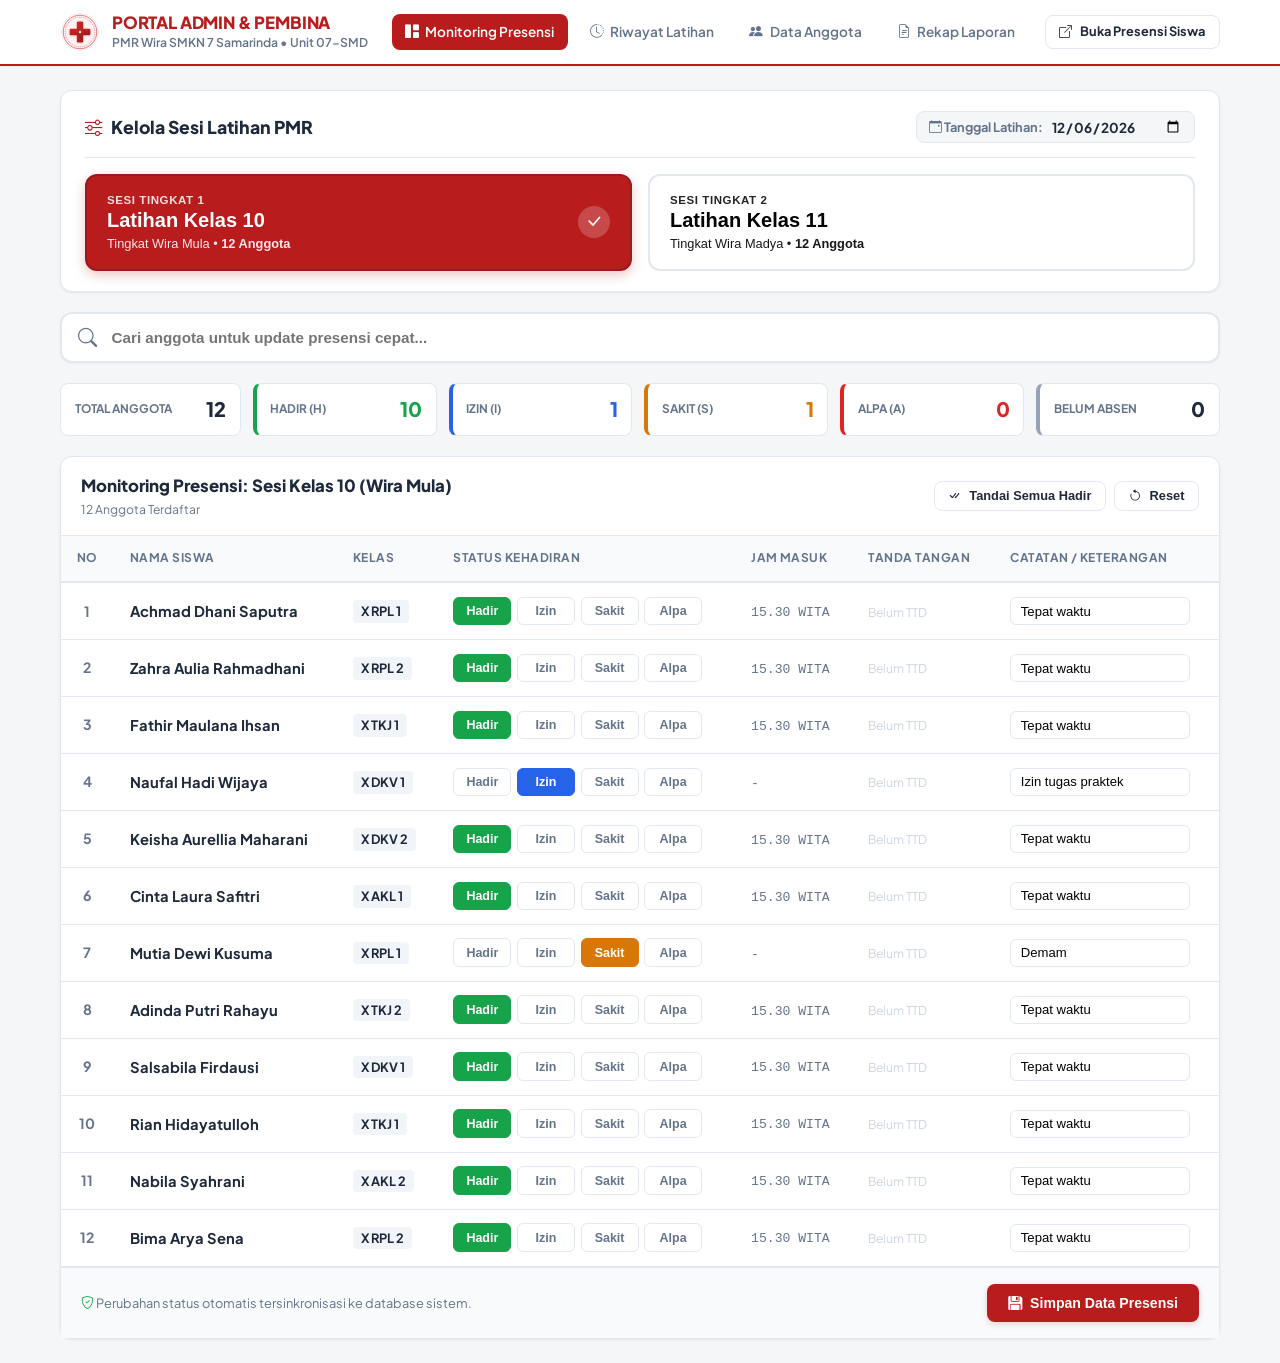
==== admin.html @ 32ef2967 "Initial commit" ====
<!DOCTYPE html>
<html lang="id">
<head>
  <meta charset="UTF-8">
  <meta name="viewport" content="width=device-width, initial-scale=1.0">
  <title>Portal Admin & Pembina - Presensi PMR SMKN 7 Samarinda</title>

  <!-- Favicon -->
  <link rel="icon" type="image/svg+xml" href="assets/images/pmr-logo.svg">

  <!-- Google Fonts: Plus Jakarta Sans -->
  <link rel="preconnect" href="https://fonts.googleapis.com">
  <link rel="preconnect" href="https://fonts.gstatic.com" crossorigin>
  <link href="https://fonts.googleapis.com/css2?family=Plus+Jakarta+Sans:wght@400;500;600;700;800&display=swap" rel="stylesheet">

  <!-- Bootstrap Icons CDN -->
  <link rel="stylesheet" href="https://cdn.jsdelivr.net/npm/bootstrap-icons@1.11.3/font/bootstrap-icons.min.css">

  <!-- Stylesheet -->
  <link rel="stylesheet" href="assets/css/main.css">
</head>
<body>

  <!-- Top App Navigation Admin -->
  <header class="app-navbar">
    <div class="navbar-container">
      <div class="brand-wrapper">
        <img src="assets/images/pmr-logo.svg" alt="Logo PMR" class="brand-logo-img">
        <div class="brand-details">
          <span class="brand-main-title">PORTAL ADMIN & PEMBINA</span>
          <span class="brand-sub-title">PMR Wira SMKN 7 Samarinda &bull; Unit 07-SMD</span>
        </div>
      </div>

      <nav aria-label="Navigasi Menu Admin">
        <ul class="navbar-nav">
          <li>
            <a href="admin.html" class="nav-item-link active">
              <i class="bi bi-grid-1x2-fill"></i>
              <span>Monitoring Presensi</span>
            </a>
          </li>
          <li>
            <a href="history.html" class="nav-item-link">
              <i class="bi bi-clock-history"></i>
              <span>Riwayat Latihan</span>
            </a>
          </li>
          <li>
            <a href="members.html" class="nav-item-link">
              <i class="bi bi-people-fill"></i>
              <span>Data Anggota</span>
            </a>
          </li>
          <li>
            <a href="reports.html" class="nav-item-link">
              <i class="bi bi-file-earmark-text"></i>
              <span>Rekap Laporan</span>
            </a>
          </li>
          <li>
            <a href="index.html" class="btn-app btn-app-outline" style="padding: 0.4rem 0.85rem; font-size: 0.8rem; margin-left: 0.5rem;" title="Kembali ke formulir presensi mandiri siswa">
              <i class="bi bi-box-arrow-up-right"></i>
              <span>Buka Presensi Siswa</span>
            </a>
          </li>
        </ul>
      </nav>
    </div>
  </header>

  <!-- Konten Utama Portal Admin -->
  <main class="main-wrapper">

    <!-- Card Pemilihan Sesi & Tanggal Latihan -->
    <section class="app-card card-padded session-selector-card" aria-label="Pemilihan Sesi Latihan">
      <div class="session-header-row">
        <div class="session-header-title">
          <i class="bi bi-sliders" style="color: var(--pmr-primary);"></i>
          <span>Kelola Sesi Latihan PMR</span>
        </div>

        <div class="date-badge-picker">
          <label for="attendanceDatePicker" style="font-weight: 700; font-size: 0.8rem; color: var(--text-muted);">
            <i class="bi bi-calendar-event"></i> Tanggal Latihan:
          </label>
          <input type="date" id="attendanceDatePicker" title="Ubah tanggal latihan">
        </div>
      </div>

      <!-- Dua Tab Sesi Utama -->
      <div class="session-tabs-grid">
        <!-- Tab Sesi Kelas 10 -->
        <button type="button" class="session-tab-btn active" id="tabSessionK10" aria-label="Pilih Sesi Latihan Kelas 10">
          <div class="session-tab-info">
            <span class="session-tag-label">SESI TINGKAT 1</span>
            <span class="session-main-name">Latihan Kelas 10</span>
            <span class="session-sub-detail">Tingkat Wira Mula &bull; <strong id="tabCount10">12 Anggota</strong></span>
          </div>
          <div class="session-active-check">
            <i class="bi bi-check-lg"></i>
          </div>
        </button>

        <!-- Tab Sesi Kelas 11 -->
        <button type="button" class="session-tab-btn" id="tabSessionK11" aria-label="Pilih Sesi Latihan Kelas 11">
          <div class="session-tab-info">
            <span class="session-tag-label">SESI TINGKAT 2</span>
            <span class="session-main-name">Latihan Kelas 11</span>
            <span class="session-sub-detail">Tingkat Wira Madya &bull; <strong id="tabCount11">12 Anggota</strong></span>
          </div>
          <div class="session-active-check">
            <i class="bi bi-check-lg"></i>
          </div>
        </button>
      </div>
    </section>

    <!-- Pencarian Cepat Anggota (Autocomplete) -->
    <section class="autocomplete-section" aria-label="Pencarian Nama Anggota">
      <div class="autocomplete-box-wrap">
        <i class="bi bi-search autocomplete-search-icon"></i>
        <input type="text" 
               id="autocompleteSearchInput" 
               class="autocomplete-input" 
               placeholder="Cari anggota untuk update presensi cepat..." 
               autocomplete="off"
               spellcheck="false">
        <button type="button" class="autocomplete-clear-btn" id="clearSearchBtn" title="Hapus teks pencarian">
          <i class="bi bi-x-circle-fill"></i>
        </button>
      </div>

      <!-- Dropdown Hasil Pencarian -->
      <div class="autocomplete-dropdown" id="autocompleteDropdown"></div>
    </section>

    <!-- Ringkasan Kehadiran Sesi -->
    <section class="summary-strip" aria-label="Ringkasan Status Sesi">
      <div class="summary-pill">
        <span class="summary-pill-label">Total Anggota</span>
        <span class="summary-pill-count" id="countTotal">0</span>
      </div>
      <div class="summary-pill pill-hadir">
        <span class="summary-pill-label">Hadir (H)</span>
        <span class="summary-pill-count" id="countHadir">0</span>
      </div>
      <div class="summary-pill pill-izin">
        <span class="summary-pill-label">Izin (I)</span>
        <span class="summary-pill-count" id="countIzin">0</span>
      </div>
      <div class="summary-pill pill-sakit">
        <span class="summary-pill-label">Sakit (S)</span>
        <span class="summary-pill-count" id="countSakit">0</span>
      </div>
      <div class="summary-pill pill-alpa">
        <span class="summary-pill-label">Alpa (A)</span>
        <span class="summary-pill-count" id="countAlpa">0</span>
      </div>
      <div class="summary-pill pill-belum">
        <span class="summary-pill-label">Belum Absen</span>
        <span class="summary-pill-count" id="countBelum">0</span>
      </div>
    </section>

    <!-- Tabel Monitoring Presensi Lengkap Admin -->
    <section class="app-card" aria-label="Tabel Monitoring Presensi">
      <div style="padding: 1rem 1.25rem; border-bottom: 1px solid var(--border-app); display: flex; justify-content: space-between; align-items: center; flex-wrap: wrap; gap: 0.5rem;">
        <div>
          <h2 style="font-size: 1.05rem; font-weight: 800; color: var(--text-main);" id="currentSessionTitle">
            Monitoring Presensi: Sesi Kelas 10 (Wira Mula)
          </h2>
          <span style="font-size: 0.76rem; color: var(--text-muted);" id="currentSessionCountBadge">
            Memuat data...
          </span>
        </div>

        <div style="display: flex; gap: 0.5rem;">
          <button type="button" class="btn-app btn-app-outline" style="padding: 0.4rem 0.85rem; font-size: 0.8rem;" id="btnMarkAllPresent" title="Tandai seluruh siswa di sesi ini menjadi hadir">
            <i class="bi bi-check-all"></i> Tandai Semua Hadir
          </button>
          <button type="button" class="btn-app btn-app-outline" style="padding: 0.4rem 0.85rem; font-size: 0.8rem;" id="btnResetSession" title="Reset status presensi sesi">
            <i class="bi bi-arrow-counterclockwise"></i> Reset
          </button>
        </div>
      </div>

      <div class="table-container" style="border: none; border-radius: 0;">
        <table class="table-presensi">
          <thead>
            <tr>
              <th style="width: 40px; text-align: center;">No</th>
              <th>Nama Siswa</th>
              <th>Kelas</th>
              <th>Status Kehadiran</th>
              <th>Jam Masuk</th>
              <th>Tanda Tangan</th>
              <th>Catatan / Keterangan</th>
            </tr>
          </thead>
          <tbody id="attendanceTableBody">
            <!-- Diisi otomatis oleh admin-attendance.js -->
          </tbody>
        </table>
      </div>

      <div style="padding: 1rem 1.25rem; background-color: #f8fafc; border-top: 1px solid var(--border-app); display: flex; align-items: center; justify-content: space-between; flex-wrap: wrap; gap: 0.75rem;">
        <span style="font-size: 0.8rem; color: var(--text-muted);">
          <i class="bi bi-shield-check" style="color: var(--col-hadir);"></i> Perubahan status otomatis tersinkronisasi ke database sistem.
        </span>

        <button type="button" class="btn-app btn-app-primary" id="btnSaveSession">
          <i class="bi bi-floppy-fill"></i> Simpan Data Presensi
        </button>
      </div>
    </section>

  </main>

  <!-- MODAL: PRATINJAU TANDA TANGAN BESAR -->
  <div id="sigPreviewModal" style="display: none; position: fixed; top: 0; left: 0; width: 100%; height: 100%; background: rgba(15, 23, 42, 0.6); z-index: 400; align-items: center; justify-content: center; padding: 1rem;">
    <div style="background: #fff; border-radius: 12px; max-width: 450px; width: 100%; overflow: hidden; box-shadow: 0 20px 25px -5px rgba(0,0,0,0.15);">
      <div style="padding: 1rem 1.25rem; border-bottom: 1px solid var(--border-app); display: flex; justify-content: space-between; align-items: center;">
        <h4 style="font-size: 0.95rem; font-weight: 800; color: var(--text-main);" id="sigPreviewTitle">Tanda Tangan</h4>
        <button type="button" onclick="closeSigPreviewModal()" style="background: none; border: none; font-size: 1.25rem; cursor: pointer; color: var(--text-muted);">&times;</button>
      </div>
      <div style="padding: 1.5rem; text-align: center; background: #f8fafc;">
        <img id="sigPreviewImg" src="" alt="Tanda Tangan Besar" style="max-width: 100%; max-height: 200px; border: 1px solid var(--border-app); background: #fff; border-radius: 8px; padding: 10px;">
      </div>
      <div style="padding: 0.75rem 1.25rem; background: #fff; border-top: 1px solid var(--border-app); display: flex; justify-content: flex-end;">
        <button type="button" class="btn-app btn-app-outline" onclick="closeSigPreviewModal()">Tutup</button>
      </div>
    </div>
  </div>

  <!-- Toast Notifikasi Sederhana -->
  <div id="appToastMsg" class="toast-msg-box" style="display: none;"></div>

  <!-- Scripts -->
  <script src="assets/js/db.js"></script>
  <script src="assets/js/admin-attendance.js"></script>
</body>
</html>
---- assets/css/main.css ----
/* ==========================================================================
   PRESENSI LATIHAN PMR WIRA SMKN 7 SAMARINDA
   Clean, User-Friendly, Functional School App Stylesheet
   Tanpa konsep AI generik: Bersih, Praktis, Langsung ke Inti Presensi
   ========================================================================== */

@import url('https://fonts.googleapis.com/css2?family=Plus+Jakarta+Sans:wght@400;500;600;700;800&display=swap');

:root {
  /* Brand PMR Red & Palette Resmi */
  --pmr-primary: #b91c1c;
  --pmr-primary-dark: #991b1b;
  --pmr-primary-light: #dc2626;
  --pmr-primary-subtle: #fef2f2;
  --pmr-border-subtle: #fecaca;

  /* Neutrals */
  --bg-app: #f4f6f8;
  --bg-card: #ffffff;
  --text-main: #1e293b;
  --text-muted: #64748b;
  --border-app: #e2e8f0;

  /* Status Warna Standar Presensi */
  --col-hadir: #16a34a;
  --bg-hadir: #dcfce7;
  --border-hadir: #bbf7d0;

  --col-izin: #2563eb;
  --bg-izin: #dbeafe;
  --border-izin: #bfdbfe;

  --col-sakit: #d97706;
  --bg-sakit: #fef3c7;
  --border-sakit: #fde68a;

  --col-alpa: #dc2626;
  --bg-alpa: #fee2e2;
  --border-alpa: #fecaca;

  --col-belum: #94a3b8;
  --bg-belum: #f1f5f9;

  /* Radius & Shadows Praktis */
  --radius-sm: 6px;
  --radius-md: 8px;
  --radius-lg: 12px;
  --shadow-card: 0 1px 3px rgba(0, 0, 0, 0.05), 0 1px 2px rgba(0, 0, 0, 0.03);
  --shadow-dropdown: 0 10px 25px -5px rgba(0, 0, 0, 0.1), 0 8px 10px -6px rgba(0, 0, 0, 0.05);
}

/* Reset Dasar */
*, *::before, *::after {
  box-sizing: border-box;
  margin: 0;
  padding: 0;
}

body {
  font-family: 'Plus Jakarta Sans', -apple-system, BlinkMacSystemFont, 'Segoe UI', Roboto, sans-serif;
  background-color: var(--bg-app);
  color: var(--text-main);
  line-height: 1.5;
  font-size: 14px;
  min-height: 100vh;
  display: flex;
  flex-direction: column;
}

a {
  color: inherit;
  text-decoration: none;
}

/* Top App Header / Navbar */
.app-navbar {
  background-color: #ffffff;
  border-bottom: 2px solid var(--pmr-primary);
  box-shadow: 0 1px 3px rgba(0,0,0,0.04);
  position: sticky;
  top: 0;
  z-index: 100;
}

.navbar-container {
  max-width: 1200px;
  margin: 0 auto;
  padding: 0.75rem 1.25rem;
  display: flex;
  align-items: center;
  justify-content: space-between;
  gap: 1rem;
}

.brand-wrapper {
  display: flex;
  align-items: center;
  gap: 0.75rem;
}

.brand-logo-img {
  width: 40px;
  height: 40px;
  flex-shrink: 0;
}

.brand-details {
  display: flex;
  flex-direction: column;
}

.brand-main-title {
  font-size: 1.05rem;
  font-weight: 800;
  color: var(--pmr-primary);
  line-height: 1.2;
  letter-spacing: -0.01em;
}

.brand-sub-title {
  font-size: 0.76rem;
  font-weight: 600;
  color: var(--text-muted);
}

/* Nav Menu Links */
.navbar-nav {
  display: flex;
  align-items: center;
  gap: 0.5rem;
  list-style: none;
}

.nav-item-link {
  display: inline-flex;
  align-items: center;
  gap: 0.4rem;
  padding: 0.5rem 0.85rem;
  border-radius: var(--radius-md);
  font-weight: 600;
  font-size: 0.85rem;
  color: var(--text-muted);
  transition: all 0.15s ease;
}

.nav-item-link:hover {
  background-color: var(--pmr-primary-subtle);
  color: var(--pmr-primary);
}

.nav-item-link.active {
  background-color: var(--pmr-primary);
  color: #ffffff;
}

.nav-item-link.active i {
  color: #ffffff;
}

/* Tombol Akses Portal Admin di Profil / Header */
.btn-admin-portal {
  display: inline-flex;
  align-items: center;
  gap: 0.45rem;
  padding: 0.45rem 0.85rem;
  border-radius: var(--radius-md);
  font-weight: 700;
  font-size: 0.82rem;
  background-color: #ffffff;
  border: 1px solid var(--border-app);
  color: var(--text-main);
  transition: all 0.15s ease;
  box-shadow: 0 1px 2px rgba(0,0,0,0.04);
}

.btn-admin-portal:hover {
  background-color: var(--pmr-primary);
  border-color: var(--pmr-primary);
  color: #ffffff;
}

.btn-admin-portal:hover i {
  color: #ffffff;
}

.student-portal-banner {
  text-align: center;
  padding: 1rem 0 0.5rem;
}

.student-portal-title {
  font-size: 1.4rem;
  font-weight: 800;
  color: var(--text-main);
  letter-spacing: -0.01em;
}

.student-portal-desc {
  font-size: 0.88rem;
  color: var(--text-muted);
  margin-top: 0.25rem;
  max-width: 560px;
  margin-left: auto;
  margin-right: auto;
}

/* Container Utama */
.main-wrapper {
  max-width: 1200px;
  margin: 0 auto;
  padding: 1.5rem 1.25rem;
  width: 100%;
  flex: 1;
  display: flex;
  flex-direction: column;
  gap: 1.25rem;
}

/* Card Kontainer Bersih */
.app-card {
  background-color: var(--bg-card);
  border: 1px solid var(--border-app);
  border-radius: var(--radius-lg);
  box-shadow: var(--shadow-card);
  overflow: visible;
}

.card-padded {
  padding: 1.25rem 1.5rem;
}

/* Session Picker (Dua Sesi: Kelas 10 & 11) */
.session-selector-card {
  display: flex;
  flex-direction: column;
  gap: 1rem;
}

.session-header-row {
  display: flex;
  align-items: center;
  justify-content: space-between;
  flex-wrap: wrap;
  gap: 0.75rem;
  border-bottom: 1px solid var(--border-app);
  padding-bottom: 0.85rem;
}

.session-header-title {
  font-size: 1.1rem;
  font-weight: 800;
  color: var(--text-main);
  display: flex;
  align-items: center;
  gap: 0.5rem;
}

.date-badge-picker {
  display: flex;
  align-items: center;
  gap: 0.5rem;
  background-color: var(--bg-app);
  border: 1px solid var(--border-app);
  padding: 0.35rem 0.75rem;
  border-radius: var(--radius-md);
}

.date-badge-picker input[type="date"] {
  border: none;
  background: transparent;
  font-family: inherit;
  font-size: 0.85rem;
  font-weight: 700;
  color: var(--text-main);
  cursor: pointer;
  outline: none;
}

/* Dua Tombol Sesi Utama yang Menonjol */
.session-tabs-grid {
  display: grid;
  grid-template-columns: 1fr 1fr;
  gap: 1rem;
}

.session-tab-btn {
  background-color: #ffffff;
  border: 2px solid var(--border-app);
  border-radius: var(--radius-lg);
  padding: 1.1rem 1.25rem;
  display: flex;
  align-items: center;
  justify-content: space-between;
  text-align: left;
  cursor: pointer;
  transition: all 0.2s ease;
  position: relative;
}

.session-tab-btn:hover {
  border-color: var(--pmr-primary-light);
  background-color: var(--pmr-primary-subtle);
  transform: translateY(-1px);
}

.session-tab-btn.active {
  background-color: var(--pmr-primary);
  border-color: var(--pmr-primary-dark);
  color: #ffffff;
  box-shadow: 0 4px 12px rgba(185, 28, 28, 0.25);
}

.session-tab-info {
  display: flex;
  flex-direction: column;
}

.session-tag-label {
  font-size: 0.72rem;
  font-weight: 700;
  text-transform: uppercase;
  letter-spacing: 0.05em;
  opacity: 0.85;
}

.session-main-name {
  font-size: 1.25rem;
  font-weight: 800;
  line-height: 1.2;
  margin-top: 0.15rem;
}

.session-sub-detail {
  font-size: 0.8rem;
  opacity: 0.9;
  margin-top: 0.25rem;
}

.session-active-check {
  width: 32px;
  height: 32px;
  border-radius: 50%;
  background-color: rgba(255, 255, 255, 0.2);
  display: flex;
  align-items: center;
  justify-content: center;
  font-size: 1.1rem;
  color: #ffffff;
}

.session-tab-btn:not(.active) .session-active-check {
  display: none;
}

/* ==========================================================================
   FITUR KUNCI: AUTOCOMPLETE SEARCH (TYPEAHEAD DROPDOWN)
   ========================================================================== */
.autocomplete-section {
  position: relative;
  width: 100%;
}

.autocomplete-box-wrap {
  position: relative;
  display: flex;
  align-items: center;
}

.autocomplete-search-icon {
  position: absolute;
  left: 1.1rem;
  color: var(--text-muted);
  font-size: 1.2rem;
  pointer-events: none;
}

.autocomplete-input {
  width: 100%;
  padding: 0.95rem 1rem 0.95rem 3.1rem;
  font-size: 0.95rem;
  font-weight: 600;
  border: 2px solid var(--border-app);
  border-radius: var(--radius-lg);
  background-color: #ffffff;
  color: var(--text-main);
  outline: none;
  transition: all 0.2s ease;
  box-shadow: 0 1px 3px rgba(0,0,0,0.03);
}

.autocomplete-input:focus {
  border-color: var(--pmr-primary);
  box-shadow: 0 0 0 4px rgba(185, 28, 28, 0.12);
}

.autocomplete-clear-btn {
  position: absolute;
  right: 1rem;
  background: none;
  border: none;
  color: var(--text-muted);
  font-size: 1.1rem;
  cursor: pointer;
  display: none;
}

.autocomplete-clear-btn:hover {
  color: var(--pmr-primary);
}

/* Dropdown Hasil Pencarian */
.autocomplete-dropdown {
  position: absolute;
  top: calc(100% + 6px);
  left: 0;
  right: 0;
  background-color: #ffffff;
  border: 1px solid var(--border-app);
  border-radius: var(--radius-lg);
  box-shadow: var(--shadow-dropdown);
  max-height: 380px;
  overflow-y: auto;
  z-index: 250;
  display: none;
}

.autocomplete-dropdown.show {
  display: block;
}

.autocomplete-dropdown-header {
  padding: 0.65rem 1rem;
  background-color: var(--bg-app);
  border-bottom: 1px solid var(--border-app);
  font-size: 0.74rem;
  font-weight: 700;
  color: var(--text-muted);
  text-transform: uppercase;
  display: flex;
  justify-content: space-between;
}

.autocomplete-item {
  padding: 0.75rem 1rem;
  border-bottom: 1px solid var(--border-app);
  display: flex;
  align-items: center;
  justify-content: space-between;
  gap: 0.75rem;
  transition: background-color 0.15s ease;
}

.autocomplete-item:last-child {
  border-bottom: none;
}

.autocomplete-item:hover, .autocomplete-item.selected {
  background-color: var(--pmr-primary-subtle);
}

.item-person-info {
  display: flex;
  flex-direction: column;
}

.item-name-text {
  font-size: 0.92rem;
  font-weight: 700;
  color: var(--text-main);
}

.item-name-text mark {
  background-color: #fef08a;
  color: #854d0e;
  padding: 0 2px;
  border-radius: 2px;
}

.item-meta-sub {
  font-size: 0.75rem;
  color: var(--text-muted);
}

/* Tombol Cepat Status di Dropdown */
.item-quick-actions {
  display: flex;
  align-items: center;
  gap: 0.35rem;
  flex-shrink: 0;
}

.btn-mini-status {
  padding: 0.3rem 0.65rem;
  font-size: 0.74rem;
  font-weight: 700;
  border-radius: var(--radius-sm);
  border: 1px solid transparent;
  cursor: pointer;
  transition: all 0.15s ease;
}

.btn-mini-hadir { background-color: var(--bg-hadir); color: var(--col-hadir); border-color: var(--border-hadir); }
.btn-mini-hadir:hover { background-color: var(--col-hadir); color: #fff; }

.btn-mini-izin { background-color: var(--bg-izin); color: var(--col-izin); border-color: var(--border-izin); }
.btn-mini-izin:hover { background-color: var(--col-izin); color: #fff; }

.btn-mini-sakit { background-color: var(--bg-sakit); color: var(--col-sakit); border-color: var(--border-sakit); }
.btn-mini-sakit:hover { background-color: var(--col-sakit); color: #fff; }

.btn-mini-alpa { background-color: var(--bg-alpa); color: var(--col-alpa); border-color: var(--border-alpa); }
.btn-mini-alpa:hover { background-color: var(--col-alpa); color: #fff; }

/* Ringkasan Angka Presensi Sesi */
.summary-strip {
  display: flex;
  align-items: center;
  flex-wrap: wrap;
  gap: 0.75rem;
}

.summary-pill {
  flex: 1;
  min-width: 120px;
  padding: 0.65rem 0.85rem;
  background-color: #ffffff;
  border: 1px solid var(--border-app);
  border-radius: var(--radius-md);
  display: flex;
  align-items: center;
  justify-content: space-between;
}

.summary-pill-label {
  font-size: 0.74rem;
  font-weight: 700;
  color: var(--text-muted);
  text-transform: uppercase;
}

.summary-pill-count {
  font-size: 1.25rem;
  font-weight: 800;
  color: var(--text-main);
}

.pill-hadir { border-left: 4px solid var(--col-hadir); }
.pill-hadir .summary-pill-count { color: var(--col-hadir); }

.pill-izin { border-left: 4px solid var(--col-izin); }
.pill-izin .summary-pill-count { color: var(--col-izin); }

.pill-sakit { border-left: 4px solid var(--col-sakit); }
.pill-sakit .summary-pill-count { color: var(--col-sakit); }

.pill-alpa { border-left: 4px solid var(--col-alpa); }
.pill-alpa .summary-pill-count { color: var(--col-alpa); }

.pill-belum { border-left: 4px solid var(--col-belum); }

/* Tabel Presensi Siswa */
.table-container {
  overflow-x: auto;
  border-radius: var(--radius-lg);
  border: 1px solid var(--border-app);
  background-color: #ffffff;
}

.table-presensi {
  width: 100%;
  border-collapse: collapse;
  text-align: left;
  font-size: 0.88rem;
}

.table-presensi thead {
  background-color: #f8fafc;
  border-bottom: 2px solid var(--border-app);
}

.table-presensi th {
  padding: 0.85rem 1rem;
  font-size: 0.75rem;
  font-weight: 700;
  color: var(--text-muted);
  text-transform: uppercase;
  letter-spacing: 0.04em;
  white-space: nowrap;
}

.table-presensi td {
  padding: 0.85rem 1rem;
  border-bottom: 1px solid var(--border-app);
  vertical-align: middle;
}

.table-presensi tbody tr:hover {
  background-color: #f8fafc;
}

.table-presensi tr.row-highlight {
  background-color: #fef9c3 !important;
  transition: background-color 0.8s ease;
}

/* Tombol Status Pilihan H / I / S / A */
.status-btn-group {
  display: inline-flex;
  gap: 0.35rem;
}

.btn-status-toggle {
  padding: 0.4rem 0.75rem;
  font-size: 0.78rem;
  font-weight: 700;
  border-radius: var(--radius-sm);
  border: 1px solid var(--border-app);
  background-color: #ffffff;
  color: var(--text-muted);
  cursor: pointer;
  transition: all 0.15s ease;
  min-width: 58px;
  text-align: center;
}

.btn-status-toggle:hover {
  border-color: #94a3b8;
  color: var(--text-main);
}

.btn-status-toggle.active-hadir {
  background-color: var(--col-hadir);
  border-color: var(--col-hadir);
  color: #ffffff;
}

.btn-status-toggle.active-izin {
  background-color: var(--col-izin);
  border-color: var(--col-izin);
  color: #ffffff;
}

.btn-status-toggle.active-sakit {
  background-color: var(--col-sakit);
  border-color: var(--col-sakit);
  color: #ffffff;
}

.btn-status-toggle.active-alpa {
  background-color: var(--col-alpa);
  border-color: var(--col-alpa);
  color: #ffffff;
}

/* Tombol Aksi Bawah */
.action-bottom-bar {
  display: flex;
  align-items: center;
  justify-content: space-between;
  flex-wrap: wrap;
  gap: 0.75rem;
  padding: 1rem 0;
}

.btn-app {
  display: inline-flex;
  align-items: center;
  gap: 0.5rem;
  padding: 0.65rem 1.25rem;
  font-size: 0.88rem;
  font-weight: 700;
  border-radius: var(--radius-md);
  border: 1px solid transparent;
  cursor: pointer;
  transition: all 0.15s ease;
}

.btn-app-primary {
  background-color: var(--pmr-primary);
  color: #ffffff;
  box-shadow: 0 2px 6px rgba(185, 28, 28, 0.2);
}

.btn-app-primary:hover {
  background-color: var(--pmr-primary-dark);
}

.btn-app-outline {
  background-color: #ffffff;
  border-color: var(--border-app);
  color: var(--text-main);
}

.btn-app-outline:hover {
  background-color: #f8fafc;
  border-color: #cbd5e1;
}

.btn-app-success {
  background-color: var(--col-hadir);
  color: #ffffff;
}

.btn-app-success:hover {
  background-color: #15803d;
}

/* Toast Notifikasi Ringkas */
.toast-msg-box {
  position: fixed;
  bottom: 1.5rem;
  right: 1.5rem;
  z-index: 300;
  background-color: #1e293b;
  color: #ffffff;
  padding: 0.85rem 1.25rem;
  border-radius: var(--radius-md);
  box-shadow: 0 10px 15px -3px rgba(0,0,0,0.1);
  display: flex;
  align-items: center;
  gap: 0.65rem;
  font-size: 0.88rem;
  font-weight: 600;
  animation: slideToast 0.25s ease-out;
}

@keyframes slideToast {
  from { transform: translateY(20px); opacity: 0; }
  to { transform: translateY(0); opacity: 1; }
}

/* ==========================================================================
   FORM PRESENSI INDIVIDU & DIGITAL SIGNATURE PAD
   ========================================================================== */
.self-attendance-card {
  border-top: 4px solid var(--pmr-primary);
  display: flex;
  flex-direction: column;
  gap: 1.25rem;
}

/* Siswa Terpilih Chip / Info Card */
.student-selected-banner {
  background: var(--pmr-primary-subtle);
  border: 1px solid var(--pmr-border-subtle);
  border-radius: var(--radius-lg);
  padding: 1rem 1.25rem;
  display: flex;
  align-items: center;
  justify-content: space-between;
  gap: 1rem;
  flex-wrap: wrap;
}

.student-selected-info {
  display: flex;
  align-items: center;
  gap: 0.85rem;
}

.student-avatar-circle {
  width: 46px;
  height: 46px;
  border-radius: 50%;
  background: var(--pmr-primary);
  color: #ffffff;
  display: flex;
  align-items: center;
  justify-content: center;
  font-size: 1.15rem;
  font-weight: 800;
  flex-shrink: 0;
}

.student-text-wrap {
  display: flex;
  flex-direction: column;
}

.student-title-name {
  font-size: 1.05rem;
  font-weight: 800;
  color: var(--text-main);
}

.student-meta-details {
  font-size: 0.8rem;
  color: var(--text-muted);
}

/* Pilihan Status Kehadiran Individu (Hadir / Izin / Sakit) */
.status-choice-grid {
  display: grid;
  grid-template-columns: repeat(3, 1fr);
  gap: 0.85rem;
}

.status-choice-card {
  position: relative;
  display: flex;
  flex-direction: column;
  align-items: center;
  justify-content: center;
  gap: 0.35rem;
  padding: 1rem 0.75rem;
  border: 2px solid var(--border-app);
  border-radius: var(--radius-md);
  background: #ffffff;
  cursor: pointer;
  transition: all 0.2s ease;
  user-select: none;
}

.status-choice-card:hover {
  border-color: #94a3b8;
  background-color: #f8fafc;
}

.status-choice-card input[type="radio"] {
  position: absolute;
  top: 0.65rem;
  right: 0.65rem;
  accent-color: var(--pmr-primary);
  cursor: pointer;
}

.status-choice-card.selected-hadir {
  border-color: var(--col-hadir);
  background-color: var(--bg-hadir);
  color: var(--col-hadir);
  box-shadow: 0 0 0 2px rgba(22, 163, 74, 0.2);
}

.status-choice-card.selected-izin {
  border-color: var(--col-izin);
  background-color: var(--bg-izin);
  color: var(--col-izin);
  box-shadow: 0 0 0 2px rgba(37, 99, 235, 0.2);
}

.status-choice-card.selected-sakit {
  border-color: var(--col-sakit);
  background-color: var(--bg-sakit);
  color: var(--col-sakit);
  box-shadow: 0 0 0 2px rgba(217, 119, 6, 0.2);
}

.status-card-icon {
  font-size: 1.5rem;
}

.status-card-label {
  font-size: 0.95rem;
  font-weight: 800;
}

/* Kotak Tanda Tangan Digital */
.signature-section-wrap {
  display: flex;
  flex-direction: column;
  gap: 0.5rem;
}

.signature-pad-container {
  border: 2px dashed #cbd5e1;
  border-radius: var(--radius-lg);
  background-color: #ffffff;
  position: relative;
  overflow: hidden;
  display: flex;
  flex-direction: column;
  transition: border-color 0.2s ease;
}

.signature-pad-container:hover, .signature-pad-container:focus-within {
  border-color: var(--pmr-primary);
}

.signature-canvas {
  width: 100%;
  height: 180px;
  cursor: crosshair;
  touch-action: none; /* Mencegah layar scroll saat tanda tangan di HP */
  display: block;
}

.signature-watermark {
  position: absolute;
  bottom: 35px;
  left: 20px;
  right: 20px;
  border-bottom: 1px dashed #e2e8f0;
  pointer-events: none;
  display: flex;
  justify-content: space-between;
  font-size: 0.72rem;
  color: #94a3b8;
  text-transform: uppercase;
  letter-spacing: 0.05em;
}

.signature-footer-tools {
  padding: 0.5rem 1rem;
  background-color: #f8fafc;
  border-top: 1px solid var(--border-app);
  display: flex;
  align-items: center;
  justify-content: space-between;
  font-size: 0.76rem;
  color: var(--text-muted);
}

.btn-clear-sig {
  background: none;
  border: none;
  color: #ef4444;
  font-weight: 700;
  font-size: 0.76rem;
  display: inline-flex;
  align-items: center;
  gap: 0.35rem;
  cursor: pointer;
  padding: 0.2rem 0.5rem;
  border-radius: 4px;
}

.btn-clear-sig:hover {
  background-color: #fee2e2;
}

/* Thumbnail Tanda Tangan di Tabel */
.signature-thumb-box {
  width: 58px;
  height: 32px;
  border: 1px solid var(--border-app);
  border-radius: 4px;
  background-color: #ffffff;
  display: flex;
  align-items: center;
  justify-content: center;
  overflow: hidden;
  cursor: pointer;
}

.signature-thumb-img {
  max-width: 100%;
  max-height: 100%;
  object-fit: contain;
}

/* Modal Struk / Bukti Presensi */
.ticket-receipt-card {
  background: #ffffff;
  border: 2px dashed #cbd5e1;
  border-radius: 12px;
  padding: 1.5rem;
  display: flex;
  flex-direction: column;
  gap: 1rem;
}

.ticket-sig-preview {
  height: 70px;
  border-bottom: 1px solid #0f172a;
  display: flex;
  align-items: flex-end;
  justify-content: center;
  padding-bottom: 4px;
}

.ticket-sig-preview img {
  max-height: 60px;
  max-width: 100%;
}

/* Responsive Rules */
@media (max-width: 768px) {
  .session-tabs-grid {
    grid-template-columns: 1fr;
  }

  .status-choice-grid {
    grid-template-columns: 1fr;
  }

  .navbar-container {
    flex-direction: column;
    align-items: flex-start;
  }

  .navbar-nav {
    width: 100%;
    overflow-x: auto;
    padding-bottom: 0.25rem;
  }

  .summary-strip {
    grid-template-columns: 1fr 1fr;
    display: grid;
  }
}
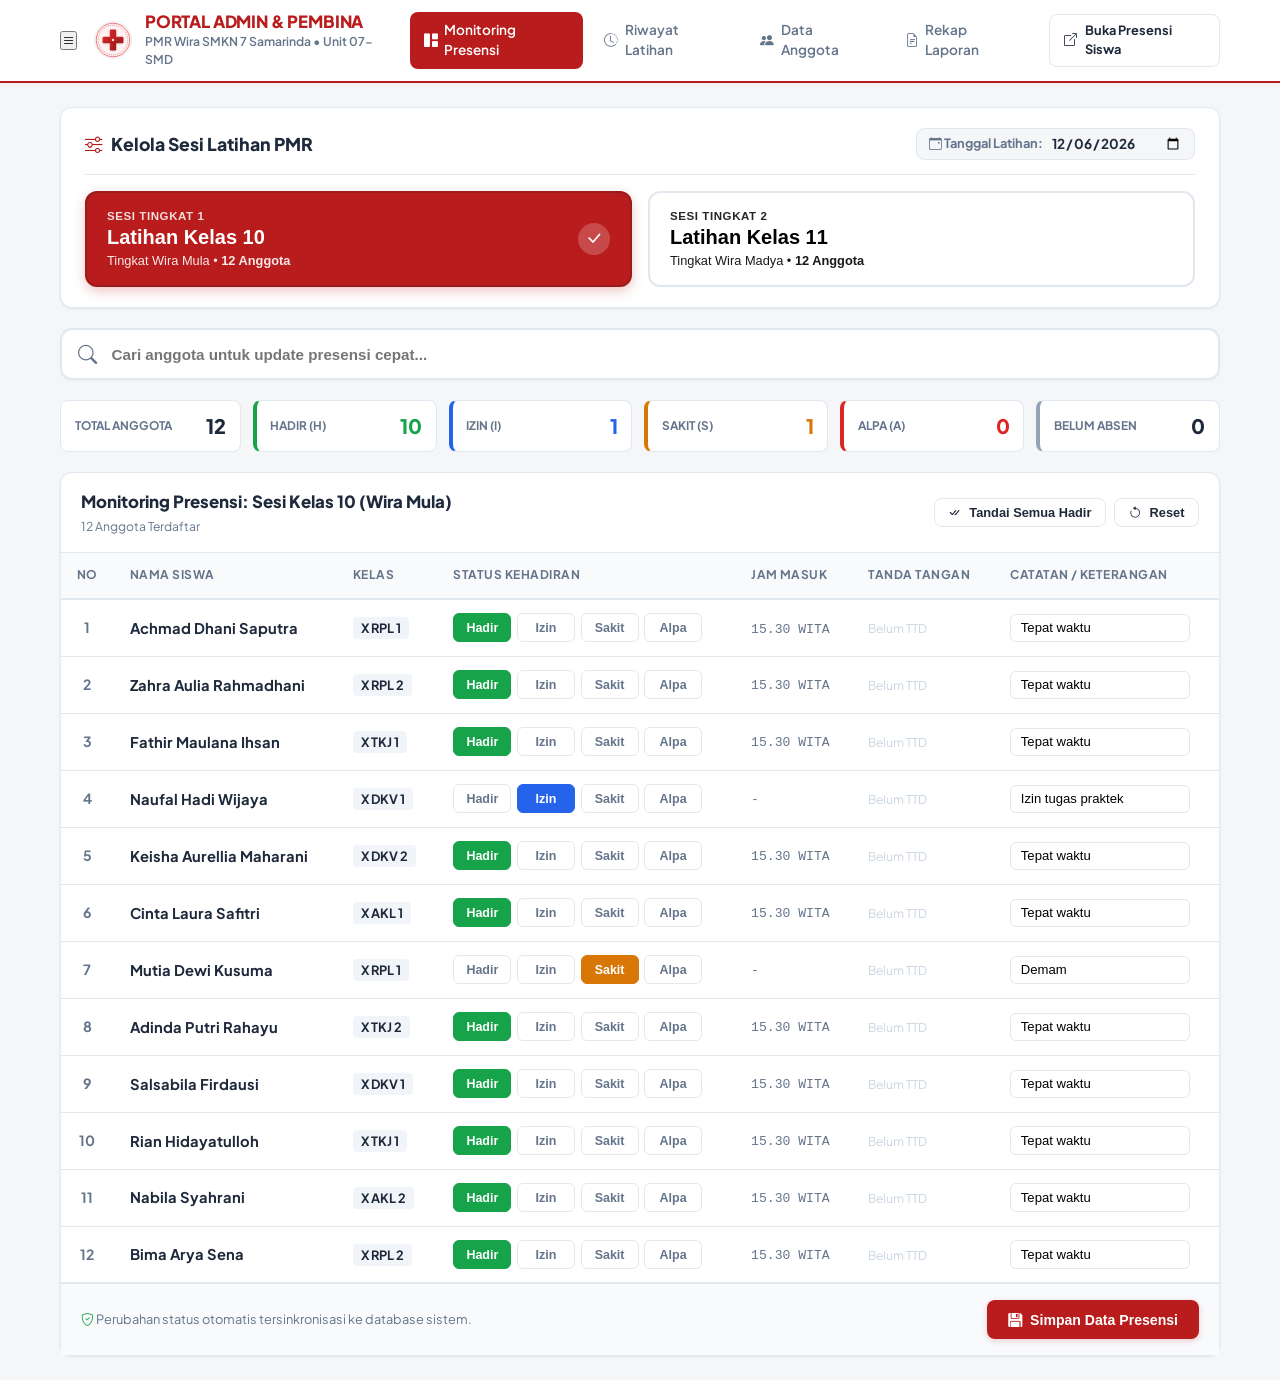
==== commit cf0ed025: "uPDATE TAMPILAN mObiLe" ====
--- a/admin.html
+++ b/admin.html
@@ -17,13 +17,19 @@
   <link rel="stylesheet" href="https://cdn.jsdelivr.net/npm/bootstrap-icons@1.11.3/font/bootstrap-icons.min.css">
 
   <!-- Stylesheet -->
-  <link rel="stylesheet" href="assets/css/main.css">
+  <link rel="stylesheet" href="assets/css/main.css?v=2.0">
 </head>
 <body>
 
   <!-- Top App Navigation Admin -->
   <header class="app-navbar">
     <div class="navbar-container">
+      
+      <!-- Tombol Hamburger (Hanya muncul & aktif di HP) -->
+      <button type="button" class="hamburger-btn" id="hamburgerToggle" aria-label="Buka Menu">
+        <i class="bi bi-list"></i>
+      </button>
+
       <div class="brand-wrapper">
         <img src="assets/images/pmr-logo.svg" alt="Logo PMR" class="brand-logo-img">
         <div class="brand-details">
@@ -32,7 +38,8 @@
         </div>
       </div>
 
-      <nav aria-label="Navigasi Menu Admin">
+      <!-- Bungkus nav dengan id="navMenu" dan class nav-menu-collapse -->
+      <nav aria-label="Navigasi Menu Admin" id="navMenu" class="nav-menu-collapse">
         <ul class="navbar-nav">
           <li>
             <a href="admin.html" class="nav-item-link active">
@@ -228,7 +235,7 @@
         <img id="sigPreviewImg" src="" alt="Tanda Tangan Besar" style="max-width: 100%; max-height: 200px; border: 1px solid var(--border-app); background: #fff; border-radius: 8px; padding: 10px;">
       </div>
       <div style="padding: 0.75rem 1.25rem; background: #fff; border-top: 1px solid var(--border-app); display: flex; justify-content: flex-end;">
-        <button type="button" class="btn-app btn-app-outline" onclick="closeSigPreviewModal()">Tutup</button>
+        <button type="button" class="btn-app btn-app-outline" onclick="closeSigPrevModal()">Tutup</button>
       </div>
     </div>
   </div>
@@ -239,5 +246,27 @@
   <!-- Scripts -->
   <script src="assets/js/db.js"></script>
   <script src="assets/js/admin-attendance.js"></script>
+
+  <!-- Script untuk Interaksi Tombol Hamburger -->
+  <script>
+    document.addEventListener('DOMContentLoaded', function() {
+      const hamburgerBtn = document.getElementById('hamburgerToggle');
+      const navMenu = document.getElementById('navMenu');
+
+      if (hamburgerBtn && navMenu) {
+        hamburgerBtn.addEventListener('click', function() {
+          navMenu.classList.toggle('show');
+          const icon = hamburgerBtn.querySelector('i');
+          if (navMenu.classList.contains('show')) {
+            icon.classList.remove('bi-list');
+            icon.classList.add('bi-x-lg');
+          } else {
+            icon.classList.remove('bi-x-lg');
+            icon.classList.add('bi-list');
+          }
+        });
+      }
+    });
+  </script>
 </body>
-</html>
+</html>
--- a/assets/css/main.css
+++ b/assets/css/main.css
@@ -973,30 +973,95 @@
   max-width: 100%;
 }
 
-/* Responsive Rules */
-@media (max-width: 768px) {
+/* ==========================================================================
+   OPTIMASI MOBILE RESPONSIVE (PERBAIKAN TAMPILAN HP)
+   ========================================================================== */
+@media screen and (max-width: 768px) {
+  /* 1. Atur ulang padding container utama agar tidak terlalu memakan tempat di HP */
+  .main-wrapper {
+    padding: 0.75rem 0.5rem;
+    gap: 1rem;
+  }
+
+  /* 2. Navbar: Jadikan kolom ke bawah dan menu navigasi membungkus (wrap) dengan rapi */
+  .navbar-container {
+    flex-direction: column;
+    align-items: stretch;
+    gap: 0.75rem;
+    padding: 0.75rem 1rem;
+  }
+
+  .navbar-nav {
+    display: flex;
+    flex-direction: column;
+    width: 100%;
+    gap: 0.35rem;
+  }
+
+  .nav-item-link {
+    width: 100%;
+    justify-content: flex-start;
+    padding: 0.6rem 0.85rem;
+  }
+
+  /* Ukuran judul brand di header atas */
+  .brand-main-title {
+    font-size: 0.95rem;
+  }
+  
+  .brand-sub-title {
+    font-size: 0.72rem;
+  }
+
+  /* 3. Sesi Pilihan Latihan (Kelas 10 & 11) menjadi 1 kolom ke bawah */
   .session-tabs-grid {
     grid-template-columns: 1fr;
-  }
-
+    gap: 0.75rem;
+  }
+
+  .session-header-row {
+    flex-direction: column;
+    align-items: stretch !important;
+    gap: 0.5rem;
+  }
+
+  .date-badge-picker {
+    width: 100%;
+    justify-content: space-between;
+  }
+
+  /* 4. Ringkasan Status Presensi (Summary Strip) menjadi Grid 2 Kolom */
+  .summary-strip {
+    display: grid;
+    grid-template-columns: repeat(2, 1fr);
+    gap: 0.5rem;
+  }
+
+  .summary-pill {
+    min-width: unset;
+    padding: 0.5rem 0.75rem;
+  }
+
+  /* 5. Pilihan Status Individu (Hadir/Izin/Sakit) */
   .status-choice-grid {
     grid-template-columns: 1fr;
   }
 
-  .navbar-container {
+  /* 6. Penyesuaian Tombol Aksi di Header Tabel Admin */
+  .app-card > div[style*="display: flex"] {
+    flex-direction: column !important;
+    align-items: stretch !important;
+  }
+
+  .app-card > div[style*="display: flex"] > div {
+    width: 100%;
+    display: flex;
     flex-direction: column;
-    align-items: flex-start;
-  }
-
-  .navbar-nav {
+    gap: 0.4rem;
+  }
+
+  .app-card button {
     width: 100%;
-    overflow-x: auto;
-    padding-bottom: 0.25rem;
-  }
-
-  .summary-strip {
-    grid-template-columns: 1fr 1fr;
-    display: grid;
-  }
-}
-
+    justify-content: center;
+  }
+}
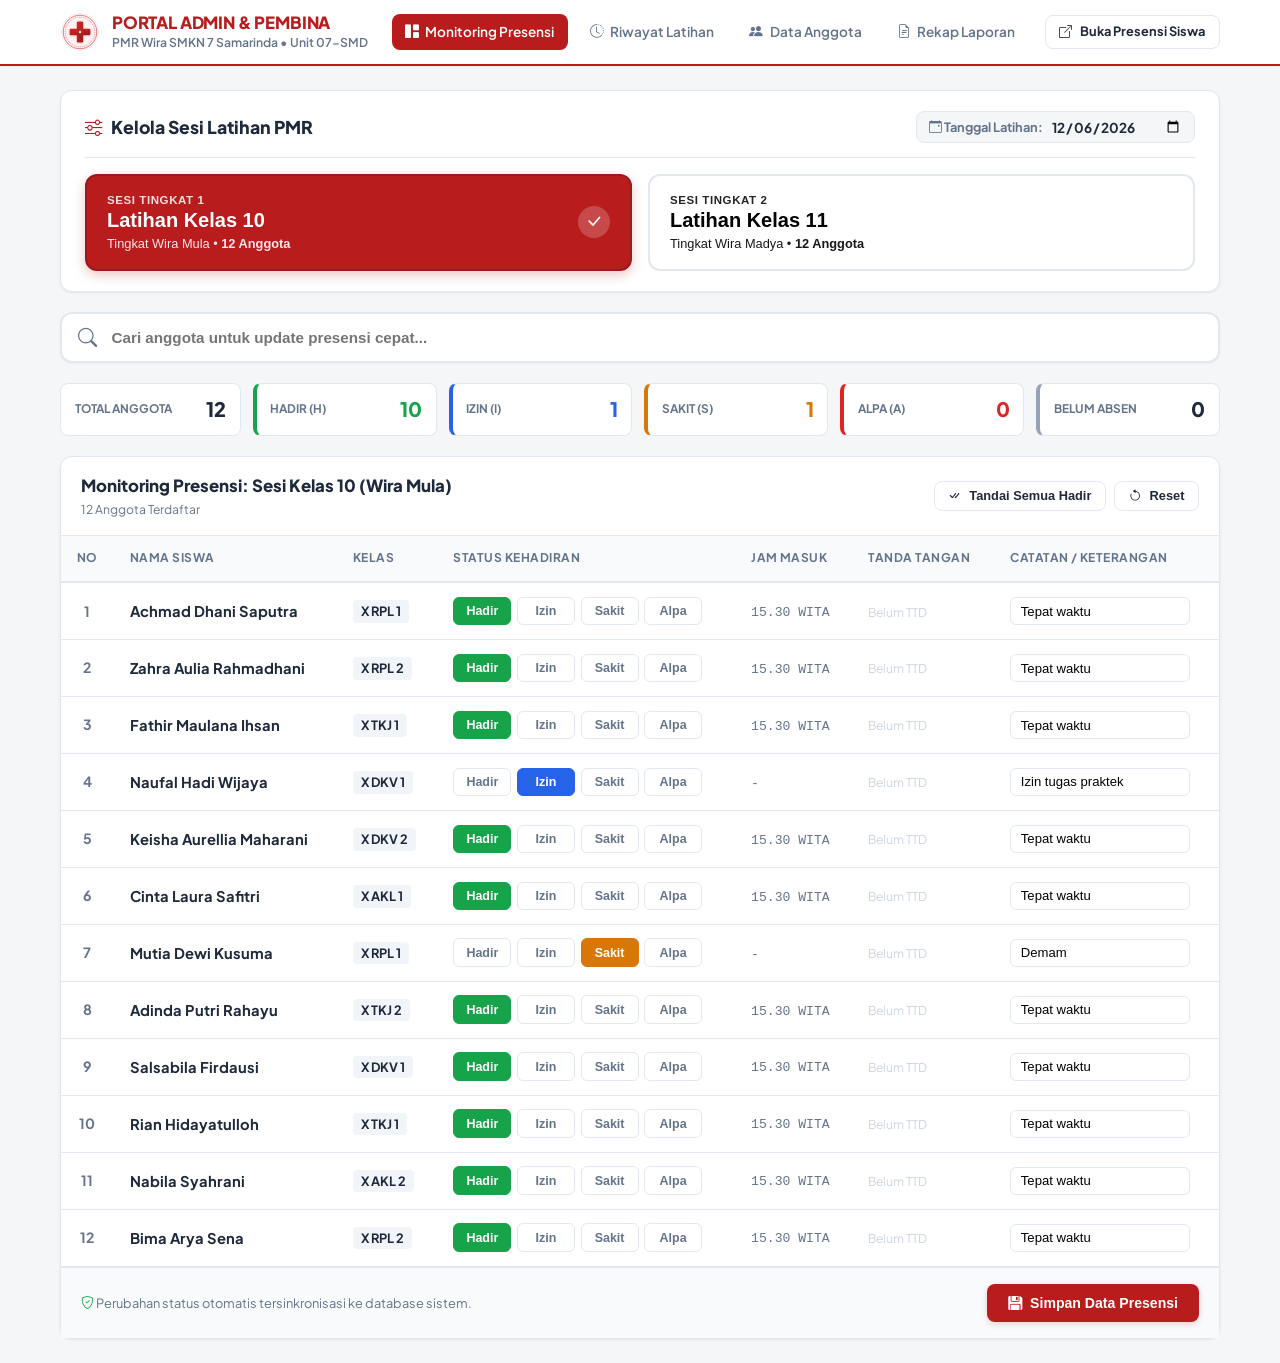
==== commit 42c73062: "CSS cahce" ====
--- a/admin.html
+++ b/admin.html
@@ -17,7 +17,7 @@
   <link rel="stylesheet" href="https://cdn.jsdelivr.net/npm/bootstrap-icons@1.11.3/font/bootstrap-icons.min.css">
 
   <!-- Stylesheet -->
-  <link rel="stylesheet" href="assets/css/main.css?v=2.0">
+  <link rel="stylesheet" href="assets/css/main.css?v=99">
 </head>
 <body>
 
--- a/assets/css/main.css
+++ b/assets/css/main.css
@@ -1064,4 +1064,68 @@
     width: 100%;
     justify-content: center;
   }
+}
+
+/* ==========================================================================
+   HAMBURGER MENU KHUSUS PERANGKAT MOBILE (LAYAR <= 768px)
+   ========================================================================== */
+
+/* Default di Desktop: Tombol hamburger disembunyikan */
+.hamburger-btn {
+  display: none;
+}
+
+@media screen and (max-width: 768px) {
+  /* Tampilkan tombol hamburger di HP */
+  .hamburger-btn {
+    display: inline-flex;
+    align-items: center;
+    justify-content: center;
+    background: none;
+    border: none;
+    font-size: 1.6rem;
+    color: var(--text-main);
+    cursor: pointer;
+    padding: 0.2rem;
+  }
+
+  .navbar-container {
+    flex-wrap: wrap;
+    justify-content: space-between;
+    align-items: center;
+  }
+
+  /* Sembunyikan menu navigasi secara default di HP */
+  .nav-menu-collapse {
+    display: none;
+    width: 100%;
+    flex-direction: column;
+    padding-top: 0.75rem;
+    border-top: 1px solid var(--border-app);
+    margin-top: 0.5rem;
+  }
+
+  /* Munculkan menu saat kelas 'show' ditambahkan via JavaScript */
+  .nav-menu-collapse.show {
+    display: flex;
+  }
+
+  /* Ubah susunan menu di dalam dropdown menjadi kebawah */
+  .navbar-nav {
+    flex-direction: column;
+    width: 100%;
+    gap: 0.35rem;
+  }
+
+  .nav-item-link {
+    width: 100%;
+    justify-content: flex-start;
+  }
+
+  /* Sesuaikan tombol shortcut presensi siswa di dalam menu HP */
+  .navbar-nav .btn-app {
+    margin-left: 0 !important;
+    width: 100%;
+    justify-content: center;
+  }
 }
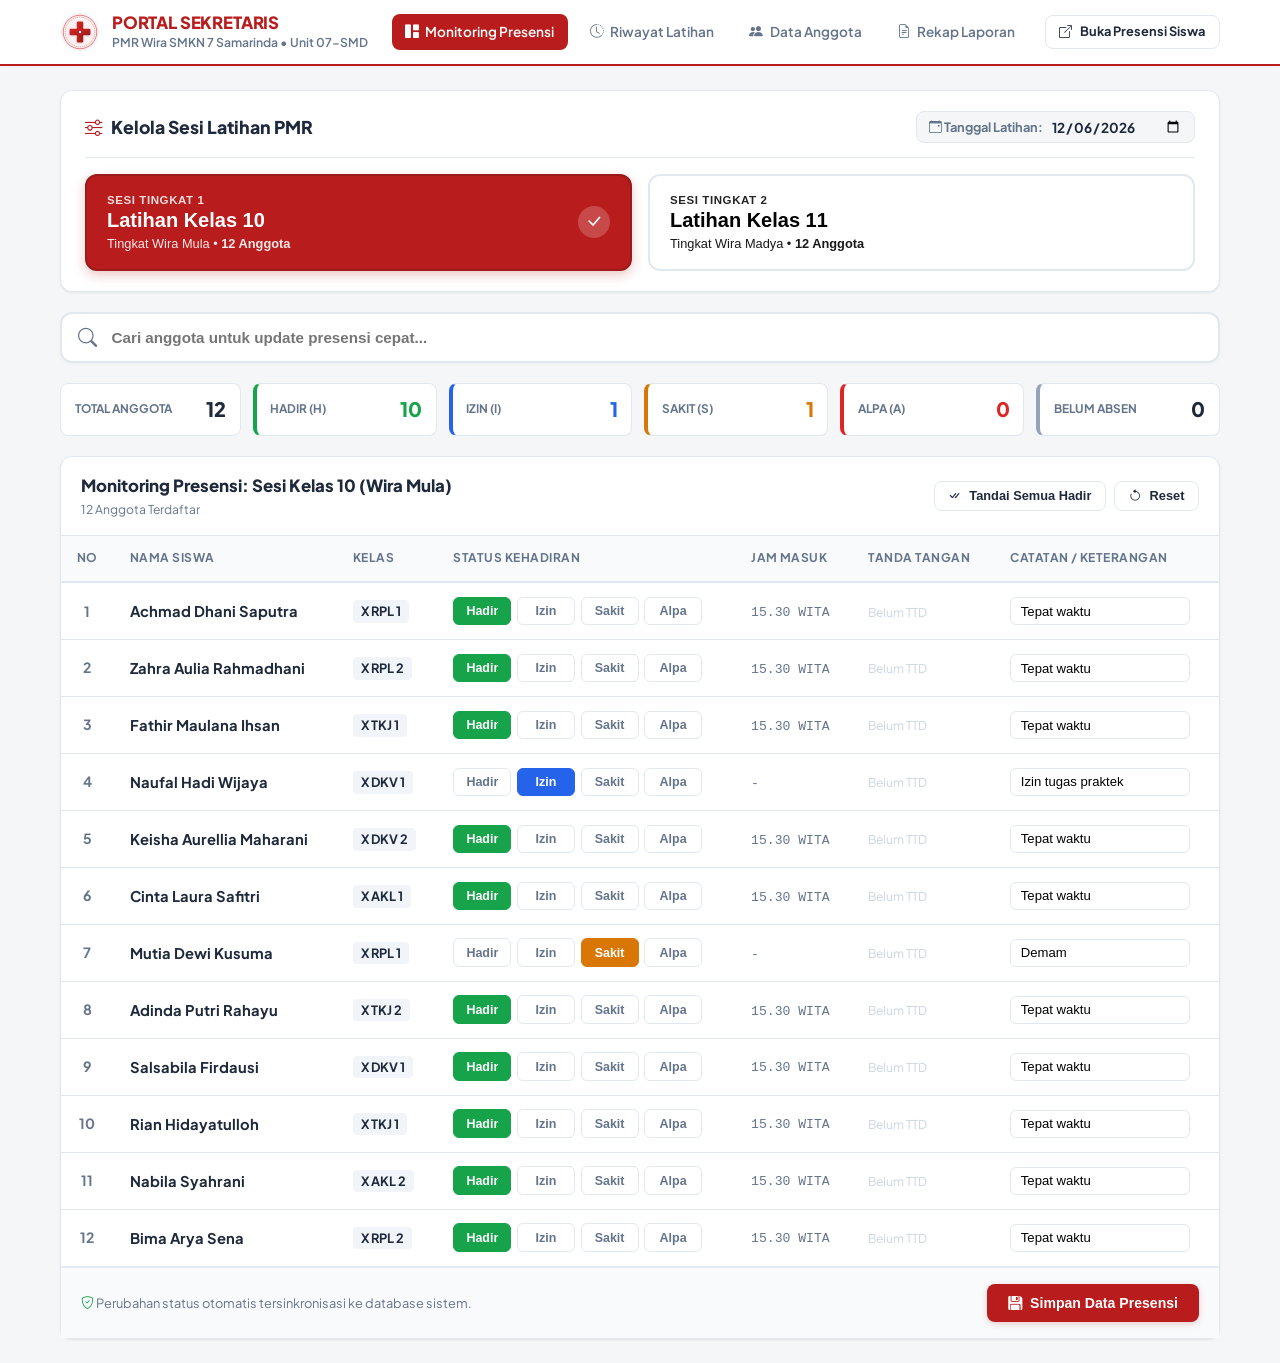
==== commit becdee23: "Update Responsive UI" ====
--- a/admin.html
+++ b/admin.html
@@ -3,7 +3,7 @@
 <head>
   <meta charset="UTF-8">
   <meta name="viewport" content="width=device-width, initial-scale=1.0">
-  <title>Portal Admin & Pembina - Presensi PMR SMKN 7 Samarinda</title>
+  <title>Portal Sekretaris - Presensi PMR SMKN 7 Samarinda</title>
 
   <!-- Favicon -->
   <link rel="icon" type="image/svg+xml" href="assets/images/pmr-logo.svg">
@@ -17,26 +17,27 @@
   <link rel="stylesheet" href="https://cdn.jsdelivr.net/npm/bootstrap-icons@1.11.3/font/bootstrap-icons.min.css">
 
   <!-- Stylesheet -->
-  <link rel="stylesheet" href="assets/css/main.css?v=99">
+  <link rel="stylesheet" href="assets/css/main.css?v=101">
 </head>
 <body>
 
   <!-- Top App Navigation Admin -->
   <header class="app-navbar">
     <div class="navbar-container">
-      
-      <!-- Tombol Hamburger (Hanya muncul & aktif di HP) -->
-      <button type="button" class="hamburger-btn" id="hamburgerToggle" aria-label="Buka Menu">
+      <div class="brand-wrapper">
+        <a href="admin.html" style="display: flex; align-items: center; gap: 0.75rem; text-decoration: none; color: inherit;">
+          <img src="assets/images/pmr-logo.svg" alt="Logo PMR" class="brand-logo-img">
+          <div class="brand-details">
+            <span class="brand-main-title">PORTAL SEKRETARIS</span>
+            <span class="brand-sub-title">PMR Wira SMKN 7 Samarinda &bull; Unit 07-SMD</span>
+          </div>
+        </a>
+      </div>
+
+      <!-- Tombol Hamburger (Khusus Mobile) -->
+      <button type="button" class="hamburger-btn" id="hamburgerToggle" aria-label="Buka Menu" aria-expanded="false">
         <i class="bi bi-list"></i>
       </button>
-
-      <div class="brand-wrapper">
-        <img src="assets/images/pmr-logo.svg" alt="Logo PMR" class="brand-logo-img">
-        <div class="brand-details">
-          <span class="brand-main-title">PORTAL ADMIN & PEMBINA</span>
-          <span class="brand-sub-title">PMR Wira SMKN 7 Samarinda &bull; Unit 07-SMD</span>
-        </div>
-      </div>
 
       <!-- Bungkus nav dengan id="navMenu" dan class nav-menu-collapse -->
       <nav aria-label="Navigasi Menu Admin" id="navMenu" class="nav-menu-collapse">
@@ -65,8 +66,8 @@
               <span>Rekap Laporan</span>
             </a>
           </li>
-          <li>
-            <a href="index.html" class="btn-app btn-app-outline" style="padding: 0.4rem 0.85rem; font-size: 0.8rem; margin-left: 0.5rem;" title="Kembali ke formulir presensi mandiri siswa">
+          <li class="nav-item-cta">
+            <a href="index.html" class="btn-app btn-app-outline btn-portal-switch" title="Kembali ke formulir presensi mandiri siswa">
               <i class="bi bi-box-arrow-up-right"></i>
               <span>Buka Presensi Siswa</span>
             </a>
@@ -172,7 +173,7 @@
 
     <!-- Tabel Monitoring Presensi Lengkap Admin -->
     <section class="app-card" aria-label="Tabel Monitoring Presensi">
-      <div style="padding: 1rem 1.25rem; border-bottom: 1px solid var(--border-app); display: flex; justify-content: space-between; align-items: center; flex-wrap: wrap; gap: 0.5rem;">
+      <div class="admin-card-header" style="padding: 1rem 1.25rem; border-bottom: 1px solid var(--border-app); display: flex; justify-content: space-between; align-items: center; flex-wrap: wrap; gap: 0.5rem;">
         <div>
           <h2 style="font-size: 1.05rem; font-weight: 800; color: var(--text-main);" id="currentSessionTitle">
             Monitoring Presensi: Sesi Kelas 10 (Wira Mula)
@@ -182,7 +183,7 @@
           </span>
         </div>
 
-        <div style="display: flex; gap: 0.5rem;">
+        <div class="admin-header-actions" style="display: flex; gap: 0.5rem;">
           <button type="button" class="btn-app btn-app-outline" style="padding: 0.4rem 0.85rem; font-size: 0.8rem;" id="btnMarkAllPresent" title="Tandai seluruh siswa di sesi ini menjadi hadir">
             <i class="bi bi-check-all"></i> Tandai Semua Hadir
           </button>
@@ -246,27 +247,6 @@
   <!-- Scripts -->
   <script src="assets/js/db.js"></script>
   <script src="assets/js/admin-attendance.js"></script>
-
-  <!-- Script untuk Interaksi Tombol Hamburger -->
-  <script>
-    document.addEventListener('DOMContentLoaded', function() {
-      const hamburgerBtn = document.getElementById('hamburgerToggle');
-      const navMenu = document.getElementById('navMenu');
-
-      if (hamburgerBtn && navMenu) {
-        hamburgerBtn.addEventListener('click', function() {
-          navMenu.classList.toggle('show');
-          const icon = hamburgerBtn.querySelector('i');
-          if (navMenu.classList.contains('show')) {
-            icon.classList.remove('bi-list');
-            icon.classList.add('bi-x-lg');
-          } else {
-            icon.classList.remove('bi-x-lg');
-            icon.classList.add('bi-list');
-          }
-        });
-      }
-    });
-  </script>
+  <script src="assets/js/navbar.js"></script>
 </body>
 </html>
--- a/assets/css/main.css
+++ b/assets/css/main.css
@@ -974,21 +974,158 @@
 }
 
 /* ==========================================================================
-   OPTIMASI MOBILE RESPONSIVE (PERBAIKAN TAMPILAN HP)
+   NAVBAR & HAMBURGER MENU DASAR (DESKTOP DEFAULT)
+   ========================================================================== */
+
+/* Di Desktop: Tombol hamburger selalu disembunyikan */
+.hamburger-btn {
+  display: none;
+}
+
+/* Di Desktop: Menu navigasi selalu tampil mendatar */
+.nav-menu-collapse {
+  display: flex;
+  align-items: center;
+}
+
+.nav-item-cta {
+  display: inline-flex;
+  align-items: center;
+}
+
+.btn-portal-switch {
+  padding: 0.4rem 0.85rem;
+  font-size: 0.8rem;
+  margin-left: 0.5rem;
+}
+
+/* ==========================================================================
+   OPTIMASI MOBILE RESPONSIVE (LAYAR TABLET & HP <= 768px)
+   Stabil, Bersih, Praktis, Tanpa Kerusakan Layout
    ========================================================================== */
 @media screen and (max-width: 768px) {
-  /* 1. Atur ulang padding container utama agar tidak terlalu memakan tempat di HP */
+  /* 1. Mencegah horizontal layout shift / overflow */
+  html, body {
+    overflow-x: hidden;
+    width: 100%;
+  }
+
+  /* 2. Container Utama & Padding */
   .main-wrapper {
-    padding: 0.75rem 0.5rem;
-    gap: 1rem;
-  }
-
-  /* 2. Navbar: Jadikan kolom ke bawah dan menu navigasi membungkus (wrap) dengan rapi */
+    padding: 0.85rem 0.75rem;
+    gap: 0.85rem;
+    width: 100%;
+    box-sizing: border-box;
+  }
+
+  .app-card {
+    border-radius: var(--radius-md);
+  }
+
+  .card-padded {
+    padding: 1rem 0.85rem;
+  }
+
+  /* 3. Top Header / Navbar & Hamburger Menu */
+  .app-navbar {
+    position: sticky;
+    top: 0;
+    z-index: 200;
+  }
+
   .navbar-container {
+    display: flex;
+    flex-direction: row;
+    flex-wrap: wrap;
+    justify-content: space-between;
+    align-items: center;
+    padding: 0.65rem 0.85rem;
+    gap: 0.5rem;
+  }
+
+  .brand-wrapper {
+    display: flex;
+    align-items: center;
+    gap: 0.55rem;
+    flex: 1;
+    min-width: 0;
+  }
+
+  .brand-logo-img {
+    width: 34px;
+    height: 34px;
+    flex-shrink: 0;
+  }
+
+  .brand-details {
+    min-width: 0;
+  }
+
+  .brand-main-title {
+    font-size: 0.88rem;
+    font-weight: 800;
+    line-height: 1.2;
+    white-space: nowrap;
+    overflow: hidden;
+    text-overflow: ellipsis;
+  }
+
+  .brand-sub-title {
+    font-size: 0.68rem;
+    white-space: nowrap;
+    overflow: hidden;
+    text-overflow: ellipsis;
+  }
+
+  /* Tombol Hamburger di HP */
+  .hamburger-btn {
+    display: inline-flex;
+    align-items: center;
+    justify-content: center;
+    width: 38px;
+    height: 38px;
+    background-color: #ffffff;
+    border: 1px solid var(--border-app);
+    border-radius: var(--radius-sm);
+    font-size: 1.35rem;
+    color: var(--text-main);
+    cursor: pointer;
+    flex-shrink: 0;
+    padding: 0;
+    transition: all 0.15s ease;
+  }
+
+  .hamburger-btn:hover,
+  .hamburger-btn:active {
+    background-color: var(--pmr-primary-subtle);
+    border-color: var(--pmr-border-subtle);
+    color: var(--pmr-primary);
+  }
+
+  /* Dropdown Menu Hamburger */
+  .nav-menu-collapse {
+    display: none;
+    width: 100%;
     flex-direction: column;
-    align-items: stretch;
-    gap: 0.75rem;
-    padding: 0.75rem 1rem;
+    padding-top: 0.65rem;
+    margin-top: 0.4rem;
+    border-top: 1px solid var(--border-app);
+    animation: navDropSlide 0.2s ease-out;
+  }
+
+  .nav-menu-collapse.show {
+    display: flex;
+  }
+
+  @keyframes navDropSlide {
+    from {
+      opacity: 0;
+      transform: translateY(-6px);
+    }
+    to {
+      opacity: 1;
+      transform: translateY(0);
+    }
   }
 
   .navbar-nav {
@@ -1001,36 +1138,98 @@
   .nav-item-link {
     width: 100%;
     justify-content: flex-start;
-    padding: 0.6rem 0.85rem;
-  }
-
-  /* Ukuran judul brand di header atas */
-  .brand-main-title {
-    font-size: 0.95rem;
-  }
-  
-  .brand-sub-title {
-    font-size: 0.72rem;
-  }
-
-  /* 3. Sesi Pilihan Latihan (Kelas 10 & 11) menjadi 1 kolom ke bawah */
-  .session-tabs-grid {
-    grid-template-columns: 1fr;
-    gap: 0.75rem;
-  }
-
+    padding: 0.65rem 0.85rem;
+    font-size: 0.88rem;
+  }
+
+  .nav-item-cta {
+    width: 100%;
+    padding-top: 0.4rem;
+    margin-top: 0.25rem;
+    border-top: 1px dashed var(--border-app);
+  }
+
+  .btn-portal-switch {
+    width: 100% !important;
+    justify-content: center;
+    margin-left: 0 !important;
+    padding: 0.6rem 1rem;
+    font-size: 0.85rem;
+  }
+
+  /* Navigasi Siswa di index.html */
+  .navbar-student-actions {
+    display: flex;
+    align-items: center;
+    gap: 0.5rem;
+    flex-wrap: wrap;
+    justify-content: flex-end;
+  }
+
+  .navbar-student-actions .date-badge-picker {
+    font-size: 0.74rem;
+    padding: 0.3rem 0.55rem;
+  }
+
+  .navbar-student-actions .btn-admin-portal {
+    font-size: 0.78rem;
+    padding: 0.35rem 0.65rem;
+  }
+
+  /* 4. Sesi Tabs Grid (Kelas 10 & 11) */
   .session-header-row {
     flex-direction: column;
     align-items: stretch !important;
     gap: 0.5rem;
   }
 
+  .session-header-title {
+    font-size: 0.95rem;
+  }
+
+  .session-tabs-grid {
+    grid-template-columns: 1fr;
+    gap: 0.65rem;
+  }
+
+  .session-tab-btn {
+    padding: 0.85rem 1rem;
+    border-radius: var(--radius-md);
+  }
+
+  .session-main-name {
+    font-size: 1.1rem;
+  }
+
   .date-badge-picker {
     width: 100%;
     justify-content: space-between;
   }
 
-  /* 4. Ringkasan Status Presensi (Summary Strip) menjadi Grid 2 Kolom */
+  /* 5. Autocomplete Input & Dropdown */
+  .autocomplete-input {
+    font-size: 16px; /* Mencegah auto-zoom di iOS */
+    padding: 0.8rem 1rem 0.8rem 2.75rem;
+    border-radius: var(--radius-md);
+  }
+
+  .autocomplete-search-icon {
+    left: 0.9rem;
+    font-size: 1.05rem;
+  }
+
+  .autocomplete-dropdown {
+    max-height: 280px;
+    -webkit-overflow-scrolling: touch;
+    border-radius: var(--radius-md);
+  }
+
+  .autocomplete-item {
+    padding: 0.65rem 0.85rem;
+    gap: 0.5rem;
+  }
+
+  /* 6. Summary Strip (Grid 2 Kolom) */
   .summary-strip {
     display: grid;
     grid-template-columns: repeat(2, 1fr);
@@ -1042,90 +1241,214 @@
     padding: 0.5rem 0.75rem;
   }
 
-  /* 5. Pilihan Status Individu (Hadir/Izin/Sakit) */
+  .summary-pill-label {
+    font-size: 0.68rem;
+  }
+
+  .summary-pill-count {
+    font-size: 1.15rem;
+  }
+
+  /* 7. Tabel Presensi: Horizontal Scroll yang Stabil & Rapi */
+  .table-container {
+    overflow-x: auto;
+    -webkit-overflow-scrolling: touch;
+    width: 100%;
+    border-radius: 0;
+  }
+
+  .table-presensi {
+    min-width: 600px;
+    font-size: 0.82rem;
+  }
+
+  .table-presensi th,
+  .table-presensi td {
+    padding: 0.6rem 0.7rem;
+  }
+
+  /* Pastikan tombol status di tabel tetap sejajar horizontal */
+  .status-btn-group {
+    display: inline-flex !important;
+    flex-direction: row !important;
+    gap: 3px !important;
+    flex-shrink: 0;
+  }
+
+  .btn-status-toggle {
+    min-width: 38px !important;
+    width: auto !important;
+    padding: 0.35rem 0.45rem !important;
+    font-size: 0.75rem !important;
+    border-radius: 4px;
+  }
+
+  /* Header Card Admin: Judul & Tombol Aksi */
+  .admin-card-header {
+    flex-direction: column !important;
+    align-items: stretch !important;
+    gap: 0.65rem !important;
+  }
+
+  .admin-header-actions {
+    display: flex !important;
+    flex-direction: row !important;
+    gap: 0.5rem !important;
+    width: 100% !important;
+  }
+
+  .admin-header-actions .btn-app {
+    flex: 1 !important;
+    width: auto !important;
+    justify-content: center !important;
+    font-size: 0.76rem !important;
+    padding: 0.45rem 0.5rem !important;
+  }
+
+  /* Footer Card Admin */
+  #btnSaveSession {
+    width: 100% !important;
+    justify-content: center;
+  }
+
+  /* 8. Formulir Presensi Siswa (index.html) */
+  .student-portal-banner {
+    padding: 0.6rem 0.25rem 0.25rem;
+  }
+
+  .student-portal-title {
+    font-size: 1.25rem;
+  }
+
+  .student-selected-banner {
+    padding: 0.75rem 0.85rem;
+    gap: 0.65rem;
+  }
+
+  .student-avatar-circle {
+    width: 38px;
+    height: 38px;
+    font-size: 0.95rem;
+  }
+
+  .student-title-name {
+    font-size: 0.95rem;
+  }
+
+  .status-choice-grid {
+    grid-template-columns: repeat(3, 1fr);
+    gap: 0.45rem;
+  }
+
+  .status-choice-card {
+    padding: 0.75rem 0.35rem;
+    gap: 0.25rem;
+    border-radius: var(--radius-sm);
+  }
+
+  .status-card-icon {
+    font-size: 1.25rem;
+  }
+
+  .status-card-label {
+    font-size: 0.82rem;
+  }
+
+  .signature-canvas {
+    height: 160px;
+  }
+
+  .signature-footer-tools {
+    padding: 0.45rem 0.65rem;
+    font-size: 0.72rem;
+  }
+
+  /* 9. Filter Riwayat (history.html) */
+  .history-filter-controls {
+    display: flex !important;
+    flex-direction: column !important;
+    width: 100% !important;
+    gap: 0.5rem !important;
+  }
+
+  #historySessionFilter,
+  #historyDateFilter {
+    width: 100% !important;
+    box-sizing: border-box !important;
+  }
+
+  /* 10. Toolbar Anggota (members.html) */
+  .members-toolbar-actions {
+    display: flex !important;
+    flex-direction: column !important;
+    width: 100% !important;
+    gap: 0.6rem !important;
+  }
+
+  .members-filter-group {
+    width: 100% !important;
+    display: flex !important;
+  }
+
+  .members-filter-group .btn-app {
+    flex: 1 !important;
+    justify-content: center !important;
+    text-align: center !important;
+    padding: 0.4rem 0.5rem !important;
+  }
+
+  .btn-add-member {
+    width: 100% !important;
+    justify-content: center !important;
+  }
+
+  /* 11. Modal Mobile */
+  .modal-dialog,
+  #sigPreviewModal > div,
+  #receiptSuccessModal > div,
+  #historyDetailModal > div,
+  #addMemberModal > div {
+    max-width: 100% !important;
+    margin: 0.5rem;
+    border-radius: var(--radius-md) !important;
+  }
+}
+
+/* ==========================================================================
+   EXTRA SMALL SCREENS (LAYAR HP KECIL <= 480px)
+   ========================================================================== */
+@media screen and (max-width: 480px) {
+  .brand-sub-title {
+    display: none;
+  }
+
+  .brand-main-title {
+    font-size: 0.82rem;
+  }
+
+  .navbar-student-actions {
+    width: 100%;
+    justify-content: space-between;
+    margin-top: 0.35rem;
+    padding-top: 0.35rem;
+    border-top: 1px solid var(--border-app);
+  }
+
   .status-choice-grid {
     grid-template-columns: 1fr;
-  }
-
-  /* 6. Penyesuaian Tombol Aksi di Header Tabel Admin */
-  .app-card > div[style*="display: flex"] {
-    flex-direction: column !important;
-    align-items: stretch !important;
-  }
-
-  .app-card > div[style*="display: flex"] > div {
-    width: 100%;
-    display: flex;
-    flex-direction: column;
-    gap: 0.4rem;
-  }
-
-  .app-card button {
-    width: 100%;
-    justify-content: center;
-  }
-}
-
-/* ==========================================================================
-   HAMBURGER MENU KHUSUS PERANGKAT MOBILE (LAYAR <= 768px)
-   ========================================================================== */
-
-/* Default di Desktop: Tombol hamburger disembunyikan */
-.hamburger-btn {
-  display: none;
-}
-
-@media screen and (max-width: 768px) {
-  /* Tampilkan tombol hamburger di HP */
-  .hamburger-btn {
-    display: inline-flex;
-    align-items: center;
-    justify-content: center;
-    background: none;
-    border: none;
-    font-size: 1.6rem;
-    color: var(--text-main);
-    cursor: pointer;
-    padding: 0.2rem;
-  }
-
-  .navbar-container {
-    flex-wrap: wrap;
-    justify-content: space-between;
-    align-items: center;
-  }
-
-  /* Sembunyikan menu navigasi secara default di HP */
-  .nav-menu-collapse {
-    display: none;
-    width: 100%;
-    flex-direction: column;
-    padding-top: 0.75rem;
-    border-top: 1px solid var(--border-app);
-    margin-top: 0.5rem;
-  }
-
-  /* Munculkan menu saat kelas 'show' ditambahkan via JavaScript */
-  .nav-menu-collapse.show {
-    display: flex;
-  }
-
-  /* Ubah susunan menu di dalam dropdown menjadi kebawah */
-  .navbar-nav {
-    flex-direction: column;
-    width: 100%;
-    gap: 0.35rem;
-  }
-
-  .nav-item-link {
-    width: 100%;
+    gap: 0.5rem;
+  }
+
+  .status-choice-card {
+    flex-direction: row;
     justify-content: flex-start;
-  }
-
-  /* Sesuaikan tombol shortcut presensi siswa di dalam menu HP */
-  .navbar-nav .btn-app {
-    margin-left: 0 !important;
-    width: 100%;
-    justify-content: center;
+    gap: 0.75rem;
+    padding: 0.65rem 0.85rem;
+    text-align: left;
+  }
+
+  .status-choice-card input[type="radio"] {
+    position: static;
+    margin-left: auto;
   }
 }
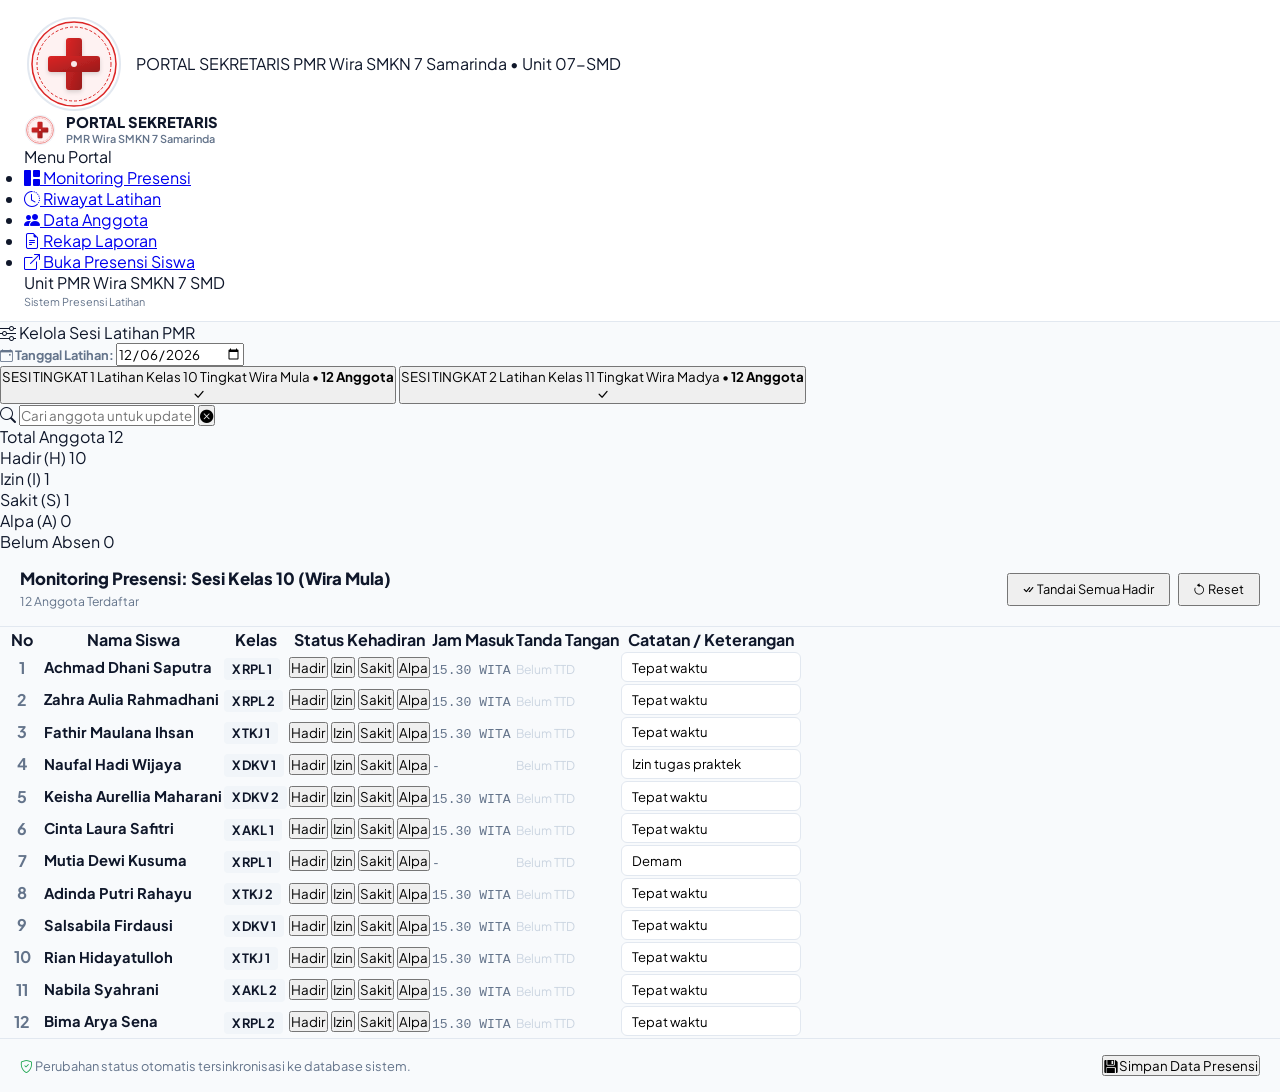
==== commit ba64a881: "A" ====
--- a/admin.html
+++ b/admin.html
@@ -17,9 +17,12 @@
   <link rel="stylesheet" href="https://cdn.jsdelivr.net/npm/bootstrap-icons@1.11.3/font/bootstrap-icons.min.css">
 
   <!-- Stylesheet -->
-  <link rel="stylesheet" href="assets/css/main.css?v=101">
+  <link rel="stylesheet" href="assets/css/main.css?v=105">
 </head>
 <body>
+
+  <!-- Backdrop Menu Samping Mobile -->
+  <div id="navBackdrop" class="mobile-nav-backdrop" onclick="closeNavMenu()"></div>
 
   <!-- Top App Navigation Admin -->
   <header class="app-navbar">
@@ -35,44 +38,68 @@
       </div>
 
       <!-- Tombol Hamburger (Khusus Mobile) -->
-      <button type="button" class="hamburger-btn" id="hamburgerToggle" aria-label="Buka Menu" aria-expanded="false">
+      <button type="button" class="hamburger-btn" id="hamburgerToggle" onclick="toggleNavMenu()" aria-label="Buka Menu" aria-expanded="false">
         <i class="bi bi-list"></i>
       </button>
 
-      <!-- Bungkus nav dengan id="navMenu" dan class nav-menu-collapse -->
+      <!-- Navigasi Menu: Desktop di atas, Mobile Drawer ke Samping -->
       <nav aria-label="Navigasi Menu Admin" id="navMenu" class="nav-menu-collapse">
-        <ul class="navbar-nav">
-          <li>
-            <a href="admin.html" class="nav-item-link active">
-              <i class="bi bi-grid-1x2-fill"></i>
-              <span>Monitoring Presensi</span>
-            </a>
-          </li>
-          <li>
-            <a href="history.html" class="nav-item-link">
-              <i class="bi bi-clock-history"></i>
-              <span>Riwayat Latihan</span>
-            </a>
-          </li>
-          <li>
-            <a href="members.html" class="nav-item-link">
-              <i class="bi bi-people-fill"></i>
-              <span>Data Anggota</span>
-            </a>
-          </li>
-          <li>
-            <a href="reports.html" class="nav-item-link">
-              <i class="bi bi-file-earmark-text"></i>
-              <span>Rekap Laporan</span>
-            </a>
-          </li>
-          <li class="nav-item-cta">
-            <a href="index.html" class="btn-app btn-app-outline btn-portal-switch" title="Kembali ke formulir presensi mandiri siswa">
-              <i class="bi bi-box-arrow-up-right"></i>
-              <span>Buka Presensi Siswa</span>
-            </a>
-          </li>
-        </ul>
+        <!-- Header Drawer Samping (Khusus Mobile) -->
+        <div class="drawer-header">
+          <div style="display: flex; align-items: center; gap: 0.65rem;">
+            <img src="assets/images/pmr-logo.svg" alt="Logo PMR" style="width: 32px; height: 32px;">
+            <div>
+              <div style="font-size: 0.92rem; font-weight: 800; color: var(--pmr-primary); line-height: 1.2;">PORTAL SEKRETARIS</div>
+              <div style="font-size: 0.68rem; color: var(--text-muted); font-weight: 600;">PMR Wira SMKN 7 Samarinda</div>
+            </div>
+          </div>
+          <button type="button" class="drawer-close-btn" id="drawerCloseBtn" onclick="closeNavMenu()" aria-label="Tutup Menu">
+            <i class="bi bi-x-lg"></i>
+          </button>
+        </div>
+
+        <!-- Badan Menu Navigasi -->
+        <div class="drawer-nav-body">
+          <div class="drawer-section-label">Menu Portal</div>
+          <ul class="navbar-nav">
+            <li>
+              <a href="admin.html" class="nav-item-link active">
+                <i class="bi bi-grid-1x2-fill"></i>
+                <span>Monitoring Presensi</span>
+              </a>
+            </li>
+            <li>
+              <a href="history.html" class="nav-item-link">
+                <i class="bi bi-clock-history"></i>
+                <span>Riwayat Latihan</span>
+              </a>
+            </li>
+            <li>
+              <a href="members.html" class="nav-item-link">
+                <i class="bi bi-people-fill"></i>
+                <span>Data Anggota</span>
+              </a>
+            </li>
+            <li>
+              <a href="reports.html" class="nav-item-link">
+                <i class="bi bi-file-earmark-text"></i>
+                <span>Rekap Laporan</span>
+              </a>
+            </li>
+            <li class="nav-item-cta">
+              <a href="index.html" class="btn-app btn-app-outline btn-portal-switch" title="Kembali ke formulir presensi mandiri siswa">
+                <i class="bi bi-box-arrow-up-right"></i>
+                <span>Buka Presensi Siswa</span>
+              </a>
+            </li>
+          </ul>
+        </div>
+
+        <!-- Footer Drawer Samping (Khusus Mobile) -->
+        <div class="drawer-footer">
+          <div>Unit PMR Wira SMKN 7 SMD</div>
+          <div style="font-size: 0.68rem; color: var(--text-muted); margin-top: 2px;">Sistem Presensi Latihan</div>
+        </div>
       </nav>
     </div>
   </header>
@@ -236,7 +263,7 @@
         <img id="sigPreviewImg" src="" alt="Tanda Tangan Besar" style="max-width: 100%; max-height: 200px; border: 1px solid var(--border-app); background: #fff; border-radius: 8px; padding: 10px;">
       </div>
       <div style="padding: 0.75rem 1.25rem; background: #fff; border-top: 1px solid var(--border-app); display: flex; justify-content: flex-end;">
-        <button type="button" class="btn-app btn-app-outline" onclick="closeSigPrevModal()">Tutup</button>
+        <button type="button" class="btn-app btn-app-outline" onclick="closeSigPreviewModal()">Tutup</button>
       </div>
     </div>
   </div>
@@ -247,6 +274,6 @@
   <!-- Scripts -->
   <script src="assets/js/db.js"></script>
   <script src="assets/js/admin-attendance.js"></script>
-  <script src="assets/js/navbar.js"></script>
+  <script src="assets/js/navbar.js?v=105"></script>
 </body>
 </html>
--- a/assets/css/main.css
+++ b/assets/css/main.css
@@ -1,1454 +1,263 @@
 /* ==========================================================================
-   PRESENSI LATIHAN PMR WIRA SMKN 7 SAMARINDA
-   Clean, User-Friendly, Functional School App Stylesheet
-   Tanpa konsep AI generik: Bersih, Praktis, Langsung ke Inti Presensi
-   ========================================================================== */
-
-@import url('https://fonts.googleapis.com/css2?family=Plus+Jakarta+Sans:wght@400;500;600;700;800&display=swap');
+   PMR WIRA SMKN 7 SAMARINDA - MASTER STYLESHEET
+   ========================================================================== */
 
 :root {
-  /* Brand PMR Red & Palette Resmi */
-  --pmr-primary: #b91c1c;
-  --pmr-primary-dark: #991b1b;
-  --pmr-primary-light: #dc2626;
-  --pmr-primary-subtle: #fef2f2;
-  --pmr-border-subtle: #fecaca;
-
-  /* Neutrals */
-  --bg-app: #f4f6f8;
+  --bg-app: #f8fafc;
   --bg-card: #ffffff;
-  --text-main: #1e293b;
+  --bg-surface-subtle: #f1f5f9;
+  --text-main: #0f172a;
   --text-muted: #64748b;
+  --text-secondary: #475569;
   --border-app: #e2e8f0;
-
-  /* Status Warna Standar Presensi */
+  
   --col-hadir: #16a34a;
   --bg-hadir: #dcfce7;
-  --border-hadir: #bbf7d0;
-
   --col-izin: #2563eb;
   --bg-izin: #dbeafe;
-  --border-izin: #bfdbfe;
-
   --col-sakit: #d97706;
   --bg-sakit: #fef3c7;
-  --border-sakit: #fde68a;
-
   --col-alpa: #dc2626;
   --bg-alpa: #fee2e2;
-  --border-alpa: #fecaca;
-
-  --col-belum: #94a3b8;
-  --bg-belum: #f1f5f9;
-
-  /* Radius & Shadows Praktis */
-  --radius-sm: 6px;
-  --radius-md: 8px;
-  --radius-lg: 12px;
-  --shadow-card: 0 1px 3px rgba(0, 0, 0, 0.05), 0 1px 2px rgba(0, 0, 0, 0.03);
-  --shadow-dropdown: 0 10px 25px -5px rgba(0, 0, 0, 0.1), 0 8px 10px -6px rgba(0, 0, 0, 0.05);
-}
-
-/* Reset Dasar */
-*, *::before, *::after {
+
+  --radius-md: 10px;
+  --radius-lg: 14px;
+  --shadow-sm: 0 1px 3px rgba(0, 0, 0, 0.05);
+}
+
+/* Base Setup */
+* {
   box-sizing: border-box;
   margin: 0;
   padding: 0;
+  font-family: 'Plus Jakarta Sans', sans-serif;
 }
 
 body {
-  font-family: 'Plus Jakarta Sans', -apple-system, BlinkMacSystemFont, 'Segoe UI', Roboto, sans-serif;
   background-color: var(--bg-app);
   color: var(--text-main);
-  line-height: 1.5;
-  font-size: 14px;
   min-height: 100vh;
   display: flex;
   flex-direction: column;
 }
 
-a {
-  color: inherit;
-  text-decoration: none;
-}
-
-/* Top App Header / Navbar */
+/* Navbar Utama */
 .app-navbar {
-  background-color: #ffffff;
-  border-bottom: 2px solid var(--pmr-primary);
-  box-shadow: 0 1px 3px rgba(0,0,0,0.04);
-  position: sticky;
-  top: 0;
-  z-index: 100;
-}
-
-.navbar-container {
-  max-width: 1200px;
-  margin: 0 auto;
-  padding: 0.75rem 1.25rem;
+  background-color: var(--bg-card);
+  border-bottom: 1px solid var(--border-app);
+  padding: 0.85rem 1.5rem;
   display: flex;
   align-items: center;
   justify-content: space-between;
-  gap: 1rem;
-}
-
-.brand-wrapper {
+  position: sticky;
+  top: 0;
+  z-index: 900;
+}
+
+.brand-title {
+  font-weight: 800;
+  font-size: 1.05rem;
+  color: var(--text-main);
+  letter-spacing: -0.3px;
+}
+
+.nav-menu {
   display: flex;
   align-items: center;
-  gap: 0.75rem;
-}
-
-.brand-logo-img {
-  width: 40px;
-  height: 40px;
-  flex-shrink: 0;
-}
-
-.brand-details {
-  display: flex;
-  flex-direction: column;
-}
-
-.brand-main-title {
-  font-size: 1.05rem;
-  font-weight: 800;
-  color: var(--pmr-primary);
-  line-height: 1.2;
-  letter-spacing: -0.01em;
-}
-
-.brand-sub-title {
-  font-size: 0.76rem;
+  gap: 1.25rem;
+}
+
+.nav-link {
+  text-decoration: none;
+  font-size: 0.88rem;
   font-weight: 600;
-  color: var(--text-muted);
-}
-
-/* Nav Menu Links */
-.navbar-nav {
-  display: flex;
+  color: var(--text-secondary);
+  padding: 0.4rem 0.75rem;
+  border-radius: 6px;
+  transition: all 0.2s ease;
+}
+
+.nav-link:hover, .nav-link.active {
+  background-color: var(--bg-surface-subtle);
+  color: #dc2626;
+}
+
+/* ==========================================================================
+   MOBILE HAMBURGER & DRAWER MENU (Pojok Kanan Atas, Lebar Proporsional)
+   ========================================================================== */
+.hamburger-btn {
+  display: none;
+  background: transparent;
+  border: 1px solid var(--border-app);
+  color: var(--text-main);
+  font-size: 1.25rem;
+  width: 38px;
+  height: 38px;
+  border-radius: 8px;
   align-items: center;
-  gap: 0.5rem;
-  list-style: none;
-}
-
-.nav-item-link {
-  display: inline-flex;
-  align-items: center;
-  gap: 0.4rem;
-  padding: 0.5rem 0.85rem;
-  border-radius: var(--radius-md);
-  font-weight: 600;
-  font-size: 0.85rem;
-  color: var(--text-muted);
-  transition: all 0.15s ease;
-}
-
-.nav-item-link:hover {
-  background-color: var(--pmr-primary-subtle);
-  color: var(--pmr-primary);
-}
-
-.nav-item-link.active {
-  background-color: var(--pmr-primary);
-  color: #ffffff;
-}
-
-.nav-item-link.active i {
-  color: #ffffff;
-}
-
-/* Tombol Akses Portal Admin di Profil / Header */
-.btn-admin-portal {
-  display: inline-flex;
-  align-items: center;
-  gap: 0.45rem;
-  padding: 0.45rem 0.85rem;
-  border-radius: var(--radius-md);
-  font-weight: 700;
-  font-size: 0.82rem;
-  background-color: #ffffff;
-  border: 1px solid var(--border-app);
-  color: var(--text-main);
-  transition: all 0.15s ease;
-  box-shadow: 0 1px 2px rgba(0,0,0,0.04);
-}
-
-.btn-admin-portal:hover {
-  background-color: var(--pmr-primary);
-  border-color: var(--pmr-primary);
-  color: #ffffff;
-}
-
-.btn-admin-portal:hover i {
-  color: #ffffff;
-}
-
-.student-portal-banner {
-  text-align: center;
-  padding: 1rem 0 0.5rem;
-}
-
-.student-portal-title {
-  font-size: 1.4rem;
-  font-weight: 800;
-  color: var(--text-main);
-  letter-spacing: -0.01em;
-}
-
-.student-portal-desc {
-  font-size: 0.88rem;
-  color: var(--text-muted);
-  margin-top: 0.25rem;
-  max-width: 560px;
-  margin-left: auto;
-  margin-right: auto;
-}
-
-/* Container Utama */
-.main-wrapper {
-  max-width: 1200px;
-  margin: 0 auto;
-  padding: 1.5rem 1.25rem;
-  width: 100%;
-  flex: 1;
-  display: flex;
-  flex-direction: column;
-  gap: 1.25rem;
-}
-
-/* Card Kontainer Bersih */
-.app-card {
-  background-color: var(--bg-card);
-  border: 1px solid var(--border-app);
-  border-radius: var(--radius-lg);
-  box-shadow: var(--shadow-card);
-  overflow: visible;
-}
-
-.card-padded {
-  padding: 1.25rem 1.5rem;
-}
-
-/* Session Picker (Dua Sesi: Kelas 10 & 11) */
-.session-selector-card {
-  display: flex;
-  flex-direction: column;
-  gap: 1rem;
-}
-
-.session-header-row {
-  display: flex;
-  align-items: center;
-  justify-content: space-between;
-  flex-wrap: wrap;
-  gap: 0.75rem;
-  border-bottom: 1px solid var(--border-app);
-  padding-bottom: 0.85rem;
-}
-
-.session-header-title {
-  font-size: 1.1rem;
-  font-weight: 800;
-  color: var(--text-main);
-  display: flex;
-  align-items: center;
-  gap: 0.5rem;
-}
-
-.date-badge-picker {
-  display: flex;
-  align-items: center;
-  gap: 0.5rem;
-  background-color: var(--bg-app);
-  border: 1px solid var(--border-app);
-  padding: 0.35rem 0.75rem;
-  border-radius: var(--radius-md);
-}
-
-.date-badge-picker input[type="date"] {
-  border: none;
-  background: transparent;
-  font-family: inherit;
-  font-size: 0.85rem;
-  font-weight: 700;
-  color: var(--text-main);
-  cursor: pointer;
-  outline: none;
-}
-
-/* Dua Tombol Sesi Utama yang Menonjol */
-.session-tabs-grid {
-  display: grid;
-  grid-template-columns: 1fr 1fr;
-  gap: 1rem;
-}
-
-.session-tab-btn {
-  background-color: #ffffff;
-  border: 2px solid var(--border-app);
-  border-radius: var(--radius-lg);
-  padding: 1.1rem 1.25rem;
-  display: flex;
-  align-items: center;
-  justify-content: space-between;
-  text-align: left;
+  justify-content: center;
   cursor: pointer;
   transition: all 0.2s ease;
-  position: relative;
-}
-
-.session-tab-btn:hover {
-  border-color: var(--pmr-primary-light);
-  background-color: var(--pmr-primary-subtle);
-  transform: translateY(-1px);
-}
-
-.session-tab-btn.active {
-  background-color: var(--pmr-primary);
-  border-color: var(--pmr-primary-dark);
-  color: #ffffff;
-  box-shadow: 0 4px 12px rgba(185, 28, 28, 0.25);
-}
-
-.session-tab-info {
-  display: flex;
-  flex-direction: column;
-}
-
-.session-tag-label {
-  font-size: 0.72rem;
-  font-weight: 700;
-  text-transform: uppercase;
-  letter-spacing: 0.05em;
-  opacity: 0.85;
-}
-
-.session-main-name {
-  font-size: 1.25rem;
-  font-weight: 800;
-  line-height: 1.2;
-  margin-top: 0.15rem;
-}
-
-.session-sub-detail {
-  font-size: 0.8rem;
-  opacity: 0.9;
-  margin-top: 0.25rem;
-}
-
-.session-active-check {
-  width: 32px;
-  height: 32px;
-  border-radius: 50%;
-  background-color: rgba(255, 255, 255, 0.2);
-  display: flex;
-  align-items: center;
-  justify-content: center;
-  font-size: 1.1rem;
-  color: #ffffff;
-}
-
-.session-tab-btn:not(.active) .session-active-check {
-  display: none;
-}
-
-/* ==========================================================================
-   FITUR KUNCI: AUTOCOMPLETE SEARCH (TYPEAHEAD DROPDOWN)
-   ========================================================================== */
-.autocomplete-section {
-  position: relative;
-  width: 100%;
-}
-
-.autocomplete-box-wrap {
-  position: relative;
-  display: flex;
-  align-items: center;
-}
-
-.autocomplete-search-icon {
-  position: absolute;
-  left: 1.1rem;
-  color: var(--text-muted);
-  font-size: 1.2rem;
-  pointer-events: none;
-}
-
-.autocomplete-input {
-  width: 100%;
-  padding: 0.95rem 1rem 0.95rem 3.1rem;
-  font-size: 0.95rem;
-  font-weight: 600;
-  border: 2px solid var(--border-app);
-  border-radius: var(--radius-lg);
-  background-color: #ffffff;
-  color: var(--text-main);
-  outline: none;
-  transition: all 0.2s ease;
-  box-shadow: 0 1px 3px rgba(0,0,0,0.03);
-}
-
-.autocomplete-input:focus {
-  border-color: var(--pmr-primary);
-  box-shadow: 0 0 0 4px rgba(185, 28, 28, 0.12);
-}
-
-.autocomplete-clear-btn {
-  position: absolute;
-  right: 1rem;
-  background: none;
-  border: none;
-  color: var(--text-muted);
-  font-size: 1.1rem;
-  cursor: pointer;
-  display: none;
-}
-
-.autocomplete-clear-btn:hover {
-  color: var(--pmr-primary);
-}
-
-/* Dropdown Hasil Pencarian */
-.autocomplete-dropdown {
-  position: absolute;
-  top: calc(100% + 6px);
-  left: 0;
-  right: 0;
-  background-color: #ffffff;
-  border: 1px solid var(--border-app);
-  border-radius: var(--radius-lg);
-  box-shadow: var(--shadow-dropdown);
-  max-height: 380px;
-  overflow-y: auto;
-  z-index: 250;
-  display: none;
-}
-
-.autocomplete-dropdown.show {
-  display: block;
-}
-
-.autocomplete-dropdown-header {
-  padding: 0.65rem 1rem;
-  background-color: var(--bg-app);
-  border-bottom: 1px solid var(--border-app);
-  font-size: 0.74rem;
-  font-weight: 700;
-  color: var(--text-muted);
-  text-transform: uppercase;
-  display: flex;
-  justify-content: space-between;
-}
-
-.autocomplete-item {
-  padding: 0.75rem 1rem;
-  border-bottom: 1px solid var(--border-app);
-  display: flex;
-  align-items: center;
-  justify-content: space-between;
-  gap: 0.75rem;
-  transition: background-color 0.15s ease;
-}
-
-.autocomplete-item:last-child {
-  border-bottom: none;
-}
-
-.autocomplete-item:hover, .autocomplete-item.selected {
-  background-color: var(--pmr-primary-subtle);
-}
-
-.item-person-info {
-  display: flex;
-  flex-direction: column;
-}
-
-.item-name-text {
-  font-size: 0.92rem;
-  font-weight: 700;
-  color: var(--text-main);
-}
-
-.item-name-text mark {
-  background-color: #fef08a;
-  color: #854d0e;
-  padding: 0 2px;
-  border-radius: 2px;
-}
-
-.item-meta-sub {
-  font-size: 0.75rem;
-  color: var(--text-muted);
-}
-
-/* Tombol Cepat Status di Dropdown */
-.item-quick-actions {
-  display: flex;
-  align-items: center;
-  gap: 0.35rem;
-  flex-shrink: 0;
-}
-
-.btn-mini-status {
-  padding: 0.3rem 0.65rem;
-  font-size: 0.74rem;
-  font-weight: 700;
-  border-radius: var(--radius-sm);
-  border: 1px solid transparent;
-  cursor: pointer;
-  transition: all 0.15s ease;
-}
-
-.btn-mini-hadir { background-color: var(--bg-hadir); color: var(--col-hadir); border-color: var(--border-hadir); }
-.btn-mini-hadir:hover { background-color: var(--col-hadir); color: #fff; }
-
-.btn-mini-izin { background-color: var(--bg-izin); color: var(--col-izin); border-color: var(--border-izin); }
-.btn-mini-izin:hover { background-color: var(--col-izin); color: #fff; }
-
-.btn-mini-sakit { background-color: var(--bg-sakit); color: var(--col-sakit); border-color: var(--border-sakit); }
-.btn-mini-sakit:hover { background-color: var(--col-sakit); color: #fff; }
-
-.btn-mini-alpa { background-color: var(--bg-alpa); color: var(--col-alpa); border-color: var(--border-alpa); }
-.btn-mini-alpa:hover { background-color: var(--col-alpa); color: #fff; }
-
-/* Ringkasan Angka Presensi Sesi */
-.summary-strip {
-  display: flex;
-  align-items: center;
-  flex-wrap: wrap;
-  gap: 0.75rem;
-}
-
-.summary-pill {
-  flex: 1;
-  min-width: 120px;
-  padding: 0.65rem 0.85rem;
-  background-color: #ffffff;
-  border: 1px solid var(--border-app);
-  border-radius: var(--radius-md);
-  display: flex;
-  align-items: center;
-  justify-content: space-between;
-}
-
-.summary-pill-label {
-  font-size: 0.74rem;
-  font-weight: 700;
-  color: var(--text-muted);
-  text-transform: uppercase;
-}
-
-.summary-pill-count {
-  font-size: 1.25rem;
-  font-weight: 800;
-  color: var(--text-main);
-}
-
-.pill-hadir { border-left: 4px solid var(--col-hadir); }
-.pill-hadir .summary-pill-count { color: var(--col-hadir); }
-
-.pill-izin { border-left: 4px solid var(--col-izin); }
-.pill-izin .summary-pill-count { color: var(--col-izin); }
-
-.pill-sakit { border-left: 4px solid var(--col-sakit); }
-.pill-sakit .summary-pill-count { color: var(--col-sakit); }
-
-.pill-alpa { border-left: 4px solid var(--col-alpa); }
-.pill-alpa .summary-pill-count { color: var(--col-alpa); }
-
-.pill-belum { border-left: 4px solid var(--col-belum); }
-
-/* Tabel Presensi Siswa */
-.table-container {
-  overflow-x: auto;
-  border-radius: var(--radius-lg);
-  border: 1px solid var(--border-app);
-  background-color: #ffffff;
-}
-
-.table-presensi {
-  width: 100%;
-  border-collapse: collapse;
-  text-align: left;
-  font-size: 0.88rem;
-}
-
-.table-presensi thead {
-  background-color: #f8fafc;
-  border-bottom: 2px solid var(--border-app);
-}
-
-.table-presensi th {
-  padding: 0.85rem 1rem;
-  font-size: 0.75rem;
-  font-weight: 700;
-  color: var(--text-muted);
-  text-transform: uppercase;
-  letter-spacing: 0.04em;
-  white-space: nowrap;
-}
-
-.table-presensi td {
-  padding: 0.85rem 1rem;
-  border-bottom: 1px solid var(--border-app);
-  vertical-align: middle;
-}
-
-.table-presensi tbody tr:hover {
-  background-color: #f8fafc;
-}
-
-.table-presensi tr.row-highlight {
-  background-color: #fef9c3 !important;
-  transition: background-color 0.8s ease;
-}
-
-/* Tombol Status Pilihan H / I / S / A */
-.status-btn-group {
-  display: inline-flex;
-  gap: 0.35rem;
-}
-
-.btn-status-toggle {
-  padding: 0.4rem 0.75rem;
-  font-size: 0.78rem;
-  font-weight: 700;
-  border-radius: var(--radius-sm);
-  border: 1px solid var(--border-app);
-  background-color: #ffffff;
-  color: var(--text-muted);
-  cursor: pointer;
-  transition: all 0.15s ease;
-  min-width: 58px;
-  text-align: center;
-}
-
-.btn-status-toggle:hover {
-  border-color: #94a3b8;
-  color: var(--text-main);
-}
-
-.btn-status-toggle.active-hadir {
-  background-color: var(--col-hadir);
-  border-color: var(--col-hadir);
-  color: #ffffff;
-}
-
-.btn-status-toggle.active-izin {
-  background-color: var(--col-izin);
-  border-color: var(--col-izin);
-  color: #ffffff;
-}
-
-.btn-status-toggle.active-sakit {
-  background-color: var(--col-sakit);
-  border-color: var(--col-sakit);
-  color: #ffffff;
-}
-
-.btn-status-toggle.active-alpa {
-  background-color: var(--col-alpa);
-  border-color: var(--col-alpa);
-  color: #ffffff;
-}
-
-/* Tombol Aksi Bawah */
-.action-bottom-bar {
-  display: flex;
-  align-items: center;
-  justify-content: space-between;
-  flex-wrap: wrap;
-  gap: 0.75rem;
-  padding: 1rem 0;
-}
-
-.btn-app {
-  display: inline-flex;
-  align-items: center;
-  gap: 0.5rem;
-  padding: 0.65rem 1.25rem;
-  font-size: 0.88rem;
-  font-weight: 700;
-  border-radius: var(--radius-md);
-  border: 1px solid transparent;
-  cursor: pointer;
-  transition: all 0.15s ease;
-}
-
-.btn-app-primary {
-  background-color: var(--pmr-primary);
-  color: #ffffff;
-  box-shadow: 0 2px 6px rgba(185, 28, 28, 0.2);
-}
-
-.btn-app-primary:hover {
-  background-color: var(--pmr-primary-dark);
-}
-
-.btn-app-outline {
-  background-color: #ffffff;
-  border-color: var(--border-app);
-  color: var(--text-main);
-}
-
-.btn-app-outline:hover {
-  background-color: #f8fafc;
-  border-color: #cbd5e1;
-}
-
-.btn-app-success {
-  background-color: var(--col-hadir);
-  color: #ffffff;
-}
-
-.btn-app-success:hover {
-  background-color: #15803d;
-}
-
-/* Toast Notifikasi Ringkas */
-.toast-msg-box {
-  position: fixed;
-  bottom: 1.5rem;
-  right: 1.5rem;
-  z-index: 300;
-  background-color: #1e293b;
-  color: #ffffff;
-  padding: 0.85rem 1.25rem;
-  border-radius: var(--radius-md);
-  box-shadow: 0 10px 15px -3px rgba(0,0,0,0.1);
-  display: flex;
-  align-items: center;
-  gap: 0.65rem;
-  font-size: 0.88rem;
-  font-weight: 600;
-  animation: slideToast 0.25s ease-out;
-}
-
-@keyframes slideToast {
-  from { transform: translateY(20px); opacity: 0; }
-  to { transform: translateY(0); opacity: 1; }
-}
-
-/* ==========================================================================
-   FORM PRESENSI INDIVIDU & DIGITAL SIGNATURE PAD
-   ========================================================================== */
-.self-attendance-card {
-  border-top: 4px solid var(--pmr-primary);
-  display: flex;
-  flex-direction: column;
-  gap: 1.25rem;
-}
-
-/* Siswa Terpilih Chip / Info Card */
-.student-selected-banner {
-  background: var(--pmr-primary-subtle);
-  border: 1px solid var(--pmr-border-subtle);
-  border-radius: var(--radius-lg);
-  padding: 1rem 1.25rem;
-  display: flex;
-  align-items: center;
-  justify-content: space-between;
-  gap: 1rem;
-  flex-wrap: wrap;
-}
-
-.student-selected-info {
-  display: flex;
-  align-items: center;
-  gap: 0.85rem;
-}
-
-.student-avatar-circle {
-  width: 46px;
-  height: 46px;
-  border-radius: 50%;
-  background: var(--pmr-primary);
-  color: #ffffff;
-  display: flex;
-  align-items: center;
-  justify-content: center;
-  font-size: 1.15rem;
-  font-weight: 800;
-  flex-shrink: 0;
-}
-
-.student-text-wrap {
-  display: flex;
-  flex-direction: column;
-}
-
-.student-title-name {
-  font-size: 1.05rem;
-  font-weight: 800;
-  color: var(--text-main);
-}
-
-.student-meta-details {
-  font-size: 0.8rem;
-  color: var(--text-muted);
-}
-
-/* Pilihan Status Kehadiran Individu (Hadir / Izin / Sakit) */
-.status-choice-grid {
-  display: grid;
-  grid-template-columns: repeat(3, 1fr);
-  gap: 0.85rem;
-}
-
-.status-choice-card {
-  position: relative;
-  display: flex;
-  flex-direction: column;
-  align-items: center;
-  justify-content: center;
-  gap: 0.35rem;
-  padding: 1rem 0.75rem;
-  border: 2px solid var(--border-app);
-  border-radius: var(--radius-md);
-  background: #ffffff;
-  cursor: pointer;
-  transition: all 0.2s ease;
-  user-select: none;
-}
-
-.status-choice-card:hover {
-  border-color: #94a3b8;
-  background-color: #f8fafc;
-}
-
-.status-choice-card input[type="radio"] {
-  position: absolute;
-  top: 0.65rem;
-  right: 0.65rem;
-  accent-color: var(--pmr-primary);
-  cursor: pointer;
-}
-
-.status-choice-card.selected-hadir {
-  border-color: var(--col-hadir);
-  background-color: var(--bg-hadir);
-  color: var(--col-hadir);
-  box-shadow: 0 0 0 2px rgba(22, 163, 74, 0.2);
-}
-
-.status-choice-card.selected-izin {
-  border-color: var(--col-izin);
-  background-color: var(--bg-izin);
-  color: var(--col-izin);
-  box-shadow: 0 0 0 2px rgba(37, 99, 235, 0.2);
-}
-
-.status-choice-card.selected-sakit {
-  border-color: var(--col-sakit);
-  background-color: var(--bg-sakit);
-  color: var(--col-sakit);
-  box-shadow: 0 0 0 2px rgba(217, 119, 6, 0.2);
-}
-
-.status-card-icon {
-  font-size: 1.5rem;
-}
-
-.status-card-label {
-  font-size: 0.95rem;
-  font-weight: 800;
-}
-
-/* Kotak Tanda Tangan Digital */
-.signature-section-wrap {
-  display: flex;
-  flex-direction: column;
-  gap: 0.5rem;
-}
-
-.signature-pad-container {
-  border: 2px dashed #cbd5e1;
-  border-radius: var(--radius-lg);
-  background-color: #ffffff;
-  position: relative;
-  overflow: hidden;
-  display: flex;
-  flex-direction: column;
-  transition: border-color 0.2s ease;
-}
-
-.signature-pad-container:hover, .signature-pad-container:focus-within {
-  border-color: var(--pmr-primary);
-}
-
-.signature-canvas {
-  width: 100%;
-  height: 180px;
-  cursor: crosshair;
-  touch-action: none; /* Mencegah layar scroll saat tanda tangan di HP */
-  display: block;
-}
-
-.signature-watermark {
-  position: absolute;
-  bottom: 35px;
-  left: 20px;
-  right: 20px;
-  border-bottom: 1px dashed #e2e8f0;
-  pointer-events: none;
-  display: flex;
-  justify-content: space-between;
-  font-size: 0.72rem;
-  color: #94a3b8;
-  text-transform: uppercase;
-  letter-spacing: 0.05em;
-}
-
-.signature-footer-tools {
-  padding: 0.5rem 1rem;
-  background-color: #f8fafc;
-  border-top: 1px solid var(--border-app);
-  display: flex;
-  align-items: center;
-  justify-content: space-between;
-  font-size: 0.76rem;
-  color: var(--text-muted);
-}
-
-.btn-clear-sig {
-  background: none;
-  border: none;
-  color: #ef4444;
-  font-weight: 700;
-  font-size: 0.76rem;
-  display: inline-flex;
-  align-items: center;
-  gap: 0.35rem;
-  cursor: pointer;
-  padding: 0.2rem 0.5rem;
-  border-radius: 4px;
-}
-
-.btn-clear-sig:hover {
-  background-color: #fee2e2;
-}
-
-/* Thumbnail Tanda Tangan di Tabel */
-.signature-thumb-box {
-  width: 58px;
-  height: 32px;
-  border: 1px solid var(--border-app);
-  border-radius: 4px;
-  background-color: #ffffff;
-  display: flex;
-  align-items: center;
-  justify-content: center;
-  overflow: hidden;
-  cursor: pointer;
-}
-
-.signature-thumb-img {
-  max-width: 100%;
-  max-height: 100%;
-  object-fit: contain;
-}
-
-/* Modal Struk / Bukti Presensi */
-.ticket-receipt-card {
-  background: #ffffff;
-  border: 2px dashed #cbd5e1;
-  border-radius: 12px;
-  padding: 1.5rem;
-  display: flex;
-  flex-direction: column;
-  gap: 1rem;
-}
-
-.ticket-sig-preview {
-  height: 70px;
-  border-bottom: 1px solid #0f172a;
-  display: flex;
-  align-items: flex-end;
-  justify-content: center;
-  padding-bottom: 4px;
-}
-
-.ticket-sig-preview img {
-  max-height: 60px;
-  max-width: 100%;
-}
-
-/* ==========================================================================
-   NAVBAR & HAMBURGER MENU DASAR (DESKTOP DEFAULT)
-   ========================================================================== */
-
-/* Di Desktop: Tombol hamburger selalu disembunyikan */
-.hamburger-btn {
-  display: none;
-}
-
-/* Di Desktop: Menu navigasi selalu tampil mendatar */
-.nav-menu-collapse {
-  display: flex;
-  align-items: center;
-}
-
-.nav-item-cta {
-  display: inline-flex;
-  align-items: center;
-}
-
-.btn-portal-switch {
-  padding: 0.4rem 0.85rem;
-  font-size: 0.8rem;
-  margin-left: 0.5rem;
-}
-
-/* ==========================================================================
-   OPTIMASI MOBILE RESPONSIVE (LAYAR TABLET & HP <= 768px)
-   Stabil, Bersih, Praktis, Tanpa Kerusakan Layout
-   ========================================================================== */
-@media screen and (max-width: 768px) {
-  /* 1. Mencegah horizontal layout shift / overflow */
-  html, body {
-    overflow-x: hidden;
-    width: 100%;
-  }
-
-  /* 2. Container Utama & Padding */
-  .main-wrapper {
-    padding: 0.85rem 0.75rem;
-    gap: 0.85rem;
-    width: 100%;
-    box-sizing: border-box;
-  }
-
-  .app-card {
-    border-radius: var(--radius-md);
-  }
-
-  .card-padded {
-    padding: 1rem 0.85rem;
-  }
-
-  /* 3. Top Header / Navbar & Hamburger Menu */
-  .app-navbar {
-    position: sticky;
-    top: 0;
-    z-index: 200;
-  }
-
-  .navbar-container {
-    display: flex;
-    flex-direction: row;
-    flex-wrap: wrap;
-    justify-content: space-between;
-    align-items: center;
-    padding: 0.65rem 0.85rem;
-    gap: 0.5rem;
-  }
-
-  .brand-wrapper {
-    display: flex;
-    align-items: center;
-    gap: 0.55rem;
-    flex: 1;
-    min-width: 0;
-  }
-
-  .brand-logo-img {
-    width: 34px;
-    height: 34px;
-    flex-shrink: 0;
-  }
-
-  .brand-details {
-    min-width: 0;
-  }
-
-  .brand-main-title {
-    font-size: 0.88rem;
-    font-weight: 800;
-    line-height: 1.2;
-    white-space: nowrap;
-    overflow: hidden;
-    text-overflow: ellipsis;
-  }
-
-  .brand-sub-title {
-    font-size: 0.68rem;
-    white-space: nowrap;
-    overflow: hidden;
-    text-overflow: ellipsis;
-  }
-
-  /* Tombol Hamburger di HP */
+  z-index: 1002;
+}
+
+.hamburger-btn:hover {
+  background-color: var(--bg-surface-subtle);
+}
+
+@media screen and (max-width: 992px) {
   .hamburger-btn {
     display: inline-flex;
-    align-items: center;
-    justify-content: center;
-    width: 38px;
-    height: 38px;
-    background-color: #ffffff;
-    border: 1px solid var(--border-app);
-    border-radius: var(--radius-sm);
-    font-size: 1.35rem;
-    color: var(--text-main);
-    cursor: pointer;
-    flex-shrink: 0;
-    padding: 0;
-    transition: all 0.15s ease;
-  }
-
-  .hamburger-btn:hover,
-  .hamburger-btn:active {
-    background-color: var(--pmr-primary-subtle);
-    border-color: var(--pmr-border-subtle);
-    color: var(--pmr-primary);
-  }
-
-  /* Dropdown Menu Hamburger */
-  .nav-menu-collapse {
-    display: none;
-    width: 100%;
-    flex-direction: column;
-    padding-top: 0.65rem;
-    margin-top: 0.4rem;
-    border-top: 1px solid var(--border-app);
-    animation: navDropSlide 0.2s ease-out;
-  }
-
-  .nav-menu-collapse.show {
-    display: flex;
-  }
-
-  @keyframes navDropSlide {
-    from {
-      opacity: 0;
-      transform: translateY(-6px);
-    }
-    to {
-      opacity: 1;
-      transform: translateY(0);
-    }
-  }
-
-  .navbar-nav {
+  }
+}
+
+/* Backdrop Gelap saat Menu Terbuka */
+.mobile-nav-backdrop {
+  position: fixed;
+  top: 0;
+  left: 0;
+  width: 100vw;
+  height: 100vh;
+  background-color: rgba(15, 23, 42, 0.55);
+  backdrop-filter: blur(2px);
+  z-index: 1000;
+  opacity: 0;
+  visibility: hidden;
+  transition: all 0.3s ease;
+}
+
+.mobile-nav-backdrop.show {
+  opacity: 1;
+  visibility: visible;
+}
+
+/* Drawer Menu Navigasi Meluncur dari Sisi Kanan */
+@media screen and (max-width: 992px) {
+  .app-navbar .nav-menu {
+    position: fixed;
+    top: 0;
+    right: -100%;
+    width: 75%; /* Lebar nyaman di HP */
+    max-width: 300px;
+    height: 100vh;
+    background-color: var(--bg-card);
+    box-shadow: -5px 0 25px rgba(0, 0, 0, 0.15);
     display: flex;
     flex-direction: column;
+    align-items: flex-start;
+    padding: 1.5rem 1.25rem;
+    z-index: 1001;
+    transition: right 0.35s cubic-bezier(0.4, 0, 0.2, 1);
+    overflow-y: auto;
+    gap: 0.5rem;
+  }
+
+  .app-navbar .nav-menu.show {
+    right: 0 !important;
+  }
+
+  .nav-link {
     width: 100%;
-    gap: 0.35rem;
-  }
-
-  .nav-item-link {
-    width: 100%;
-    justify-content: flex-start;
-    padding: 0.65rem 0.85rem;
-    font-size: 0.88rem;
-  }
-
-  .nav-item-cta {
-    width: 100%;
-    padding-top: 0.4rem;
-    margin-top: 0.25rem;
-    border-top: 1px dashed var(--border-app);
-  }
-
-  .btn-portal-switch {
+    padding: 0.75rem 1rem;
+    font-size: 0.95rem;
+  }
+}
+
+/* Di layar tablet/desktop, gunakan lebar sekitar 25%-35% */
+@media screen and (min-width: 768px) and (max-width: 992px) {
+  .app-navbar .nav-menu {
+    width: 35%;
+  }
+}
+
+.drawer-close-btn {
+  display: none;
+  align-self: flex-end;
+  background: transparent;
+  border: none;
+  font-size: 1.4rem;
+  color: var(--text-main);
+  cursor: pointer;
+  padding: 0.25rem 0.5rem;
+  margin-bottom: 0.75rem;
+}
+
+@media screen and (max-width: 992px) {
+  .drawer-close-btn {
+    display: block;
+  }
+}
+
+/* ==========================================================================
+   DARK MODE STYLING
+   ========================================================================== */
+body.dark-mode {
+  --bg-app: #0f172a;
+  --bg-card: #1e293b;
+  --bg-surface-subtle: #111827;
+  --text-main: #f8fafc;
+  --text-muted: #94a3b8;
+  --text-secondary: #cbd5e1;
+  --border-app: #334155;
+  
+  --bg-hadir: rgba(22, 163, 74, 0.2);
+  --bg-izin: rgba(37, 99, 235, 0.2);
+  --bg-sakit: rgba(217, 119, 6, 0.2);
+  --bg-alpa: rgba(220, 38, 38, 0.2);
+}
+
+body.dark-mode .app-navbar,
+body.dark-mode .nav-menu,
+body.dark-mode .table-container,
+body.dark-mode .app-card,
+body.dark-mode .autocomplete-dropdown,
+body.dark-mode .report-sheet-container {
+  background-color: var(--bg-card) !important;
+  color: var(--text-main) !important;
+  border-color: var(--border-app) !important;
+}
+
+body.dark-mode select, 
+body.dark-mode input[type="date"], 
+body.dark-mode input[type="text"] {
+  background-color: #111827 !important;
+  color: var(--text-main) !important;
+  border-color: var(--border-app) !important;
+}
+
+/* ==========================================================================
+   RESPONSIFITAS TABEL & KOMPONEN DI MOBILE
+   ========================================================================== */
+@media screen and (max-width: 768px) {
+  .main-wrapper {
+    padding: 0.75rem 0.65rem !important;
+    gap: 0.75rem !important;
+  }
+
+  .session-tabs-grid {
+    grid-template-columns: 1fr !important;
+    gap: 0.5rem !important;
+  }
+
+  .table-container {
     width: 100% !important;
-    justify-content: center;
-    margin-left: 0 !important;
-    padding: 0.6rem 1rem;
-    font-size: 0.85rem;
-  }
-
-  /* Navigasi Siswa di index.html */
-  .navbar-student-actions {
-    display: flex;
-    align-items: center;
-    gap: 0.5rem;
-    flex-wrap: wrap;
-    justify-content: flex-end;
-  }
-
-  .navbar-student-actions .date-badge-picker {
-    font-size: 0.74rem;
-    padding: 0.3rem 0.55rem;
-  }
-
-  .navbar-student-actions .btn-admin-portal {
-    font-size: 0.78rem;
-    padding: 0.35rem 0.65rem;
-  }
-
-  /* 4. Sesi Tabs Grid (Kelas 10 & 11) */
-  .session-header-row {
-    flex-direction: column;
-    align-items: stretch !important;
-    gap: 0.5rem;
-  }
-
-  .session-header-title {
-    font-size: 0.95rem;
-  }
-
-  .session-tabs-grid {
-    grid-template-columns: 1fr;
-    gap: 0.65rem;
-  }
-
-  .session-tab-btn {
-    padding: 0.85rem 1rem;
-    border-radius: var(--radius-md);
-  }
-
-  .session-main-name {
-    font-size: 1.1rem;
-  }
-
-  .date-badge-picker {
-    width: 100%;
-    justify-content: space-between;
-  }
-
-  /* 5. Autocomplete Input & Dropdown */
-  .autocomplete-input {
-    font-size: 16px; /* Mencegah auto-zoom di iOS */
-    padding: 0.8rem 1rem 0.8rem 2.75rem;
-    border-radius: var(--radius-md);
-  }
-
-  .autocomplete-search-icon {
-    left: 0.9rem;
-    font-size: 1.05rem;
-  }
-
-  .autocomplete-dropdown {
-    max-height: 280px;
-    -webkit-overflow-scrolling: touch;
-    border-radius: var(--radius-md);
-  }
-
-  .autocomplete-item {
-    padding: 0.65rem 0.85rem;
-    gap: 0.5rem;
-  }
-
-  /* 6. Summary Strip (Grid 2 Kolom) */
-  .summary-strip {
-    display: grid;
-    grid-template-columns: repeat(2, 1fr);
-    gap: 0.5rem;
-  }
-
-  .summary-pill {
-    min-width: unset;
-    padding: 0.5rem 0.75rem;
-  }
-
-  .summary-pill-label {
-    font-size: 0.68rem;
-  }
-
-  .summary-pill-count {
-    font-size: 1.15rem;
-  }
-
-  /* 7. Tabel Presensi: Horizontal Scroll yang Stabil & Rapi */
-  .table-container {
-    overflow-x: auto;
-    -webkit-overflow-scrolling: touch;
-    width: 100%;
-    border-radius: 0;
+    overflow-x: auto !important;
+    -webkit-overflow-scrolling: touch !important;
   }
 
   .table-presensi {
-    min-width: 600px;
-    font-size: 0.82rem;
-  }
-
-  .table-presensi th,
-  .table-presensi td {
-    padding: 0.6rem 0.7rem;
-  }
-
-  /* Pastikan tombol status di tabel tetap sejajar horizontal */
+    min-width: 600px !important;
+  }
+
   .status-btn-group {
     display: inline-flex !important;
     flex-direction: row !important;
-    gap: 3px !important;
-    flex-shrink: 0;
+    gap: 2px !important;
   }
 
   .btn-status-toggle {
-    min-width: 38px !important;
-    width: auto !important;
-    padding: 0.35rem 0.45rem !important;
-    font-size: 0.75rem !important;
-    border-radius: 4px;
-  }
-
-  /* Header Card Admin: Judul & Tombol Aksi */
-  .admin-card-header {
-    flex-direction: column !important;
-    align-items: stretch !important;
-    gap: 0.65rem !important;
-  }
-
-  .admin-header-actions {
-    display: flex !important;
-    flex-direction: row !important;
-    gap: 0.5rem !important;
-    width: 100% !important;
-  }
-
-  .admin-header-actions .btn-app {
-    flex: 1 !important;
-    width: auto !important;
-    justify-content: center !important;
-    font-size: 0.76rem !important;
-    padding: 0.45rem 0.5rem !important;
-  }
-
-  /* Footer Card Admin */
-  #btnSaveSession {
-    width: 100% !important;
-    justify-content: center;
-  }
-
-  /* 8. Formulir Presensi Siswa (index.html) */
-  .student-portal-banner {
-    padding: 0.6rem 0.25rem 0.25rem;
-  }
-
-  .student-portal-title {
-    font-size: 1.25rem;
-  }
-
-  .student-selected-banner {
-    padding: 0.75rem 0.85rem;
-    gap: 0.65rem;
-  }
-
-  .student-avatar-circle {
-    width: 38px;
-    height: 38px;
-    font-size: 0.95rem;
-  }
-
-  .student-title-name {
-    font-size: 0.95rem;
-  }
-
-  .status-choice-grid {
-    grid-template-columns: repeat(3, 1fr);
-    gap: 0.45rem;
-  }
-
-  .status-choice-card {
-    padding: 0.75rem 0.35rem;
-    gap: 0.25rem;
-    border-radius: var(--radius-sm);
-  }
-
-  .status-card-icon {
-    font-size: 1.25rem;
-  }
-
-  .status-card-label {
-    font-size: 0.82rem;
-  }
-
-  .signature-canvas {
-    height: 160px;
-  }
-
-  .signature-footer-tools {
-    padding: 0.45rem 0.65rem;
-    font-size: 0.72rem;
-  }
-
-  /* 9. Filter Riwayat (history.html) */
-  .history-filter-controls {
-    display: flex !important;
-    flex-direction: column !important;
-    width: 100% !important;
-    gap: 0.5rem !important;
-  }
-
-  #historySessionFilter,
-  #historyDateFilter {
-    width: 100% !important;
-    box-sizing: border-box !important;
-  }
-
-  /* 10. Toolbar Anggota (members.html) */
-  .members-toolbar-actions {
-    display: flex !important;
-    flex-direction: column !important;
-    width: 100% !important;
-    gap: 0.6rem !important;
-  }
-
-  .members-filter-group {
-    width: 100% !important;
-    display: flex !important;
-  }
-
-  .members-filter-group .btn-app {
-    flex: 1 !important;
-    justify-content: center !important;
-    text-align: center !important;
-    padding: 0.4rem 0.5rem !important;
-  }
-
-  .btn-add-member {
-    width: 100% !important;
-    justify-content: center !important;
-  }
-
-  /* 11. Modal Mobile */
-  .modal-dialog,
-  #sigPreviewModal > div,
-  #receiptSuccessModal > div,
-  #historyDetailModal > div,
-  #addMemberModal > div {
-    max-width: 100% !important;
-    margin: 0.5rem;
-    border-radius: var(--radius-md) !important;
-  }
-}
-
-/* ==========================================================================
-   EXTRA SMALL SCREENS (LAYAR HP KECIL <= 480px)
-   ========================================================================== */
-@media screen and (max-width: 480px) {
-  .brand-sub-title {
-    display: none;
-  }
-
-  .brand-main-title {
-    font-size: 0.82rem;
-  }
-
-  .navbar-student-actions {
-    width: 100%;
-    justify-content: space-between;
-    margin-top: 0.35rem;
-    padding-top: 0.35rem;
-    border-top: 1px solid var(--border-app);
-  }
-
-  .status-choice-grid {
-    grid-template-columns: 1fr;
-    gap: 0.5rem;
-  }
-
-  .status-choice-card {
-    flex-direction: row;
-    justify-content: flex-start;
-    gap: 0.75rem;
-    padding: 0.65rem 0.85rem;
-    text-align: left;
-  }
-
-  .status-choice-card input[type="radio"] {
-    position: static;
-    margin-left: auto;
+    min-width: 34px !important;
+    padding: 0.25rem 0.35rem !important;
+    font-size: 0.7rem !important;
   }
 }
